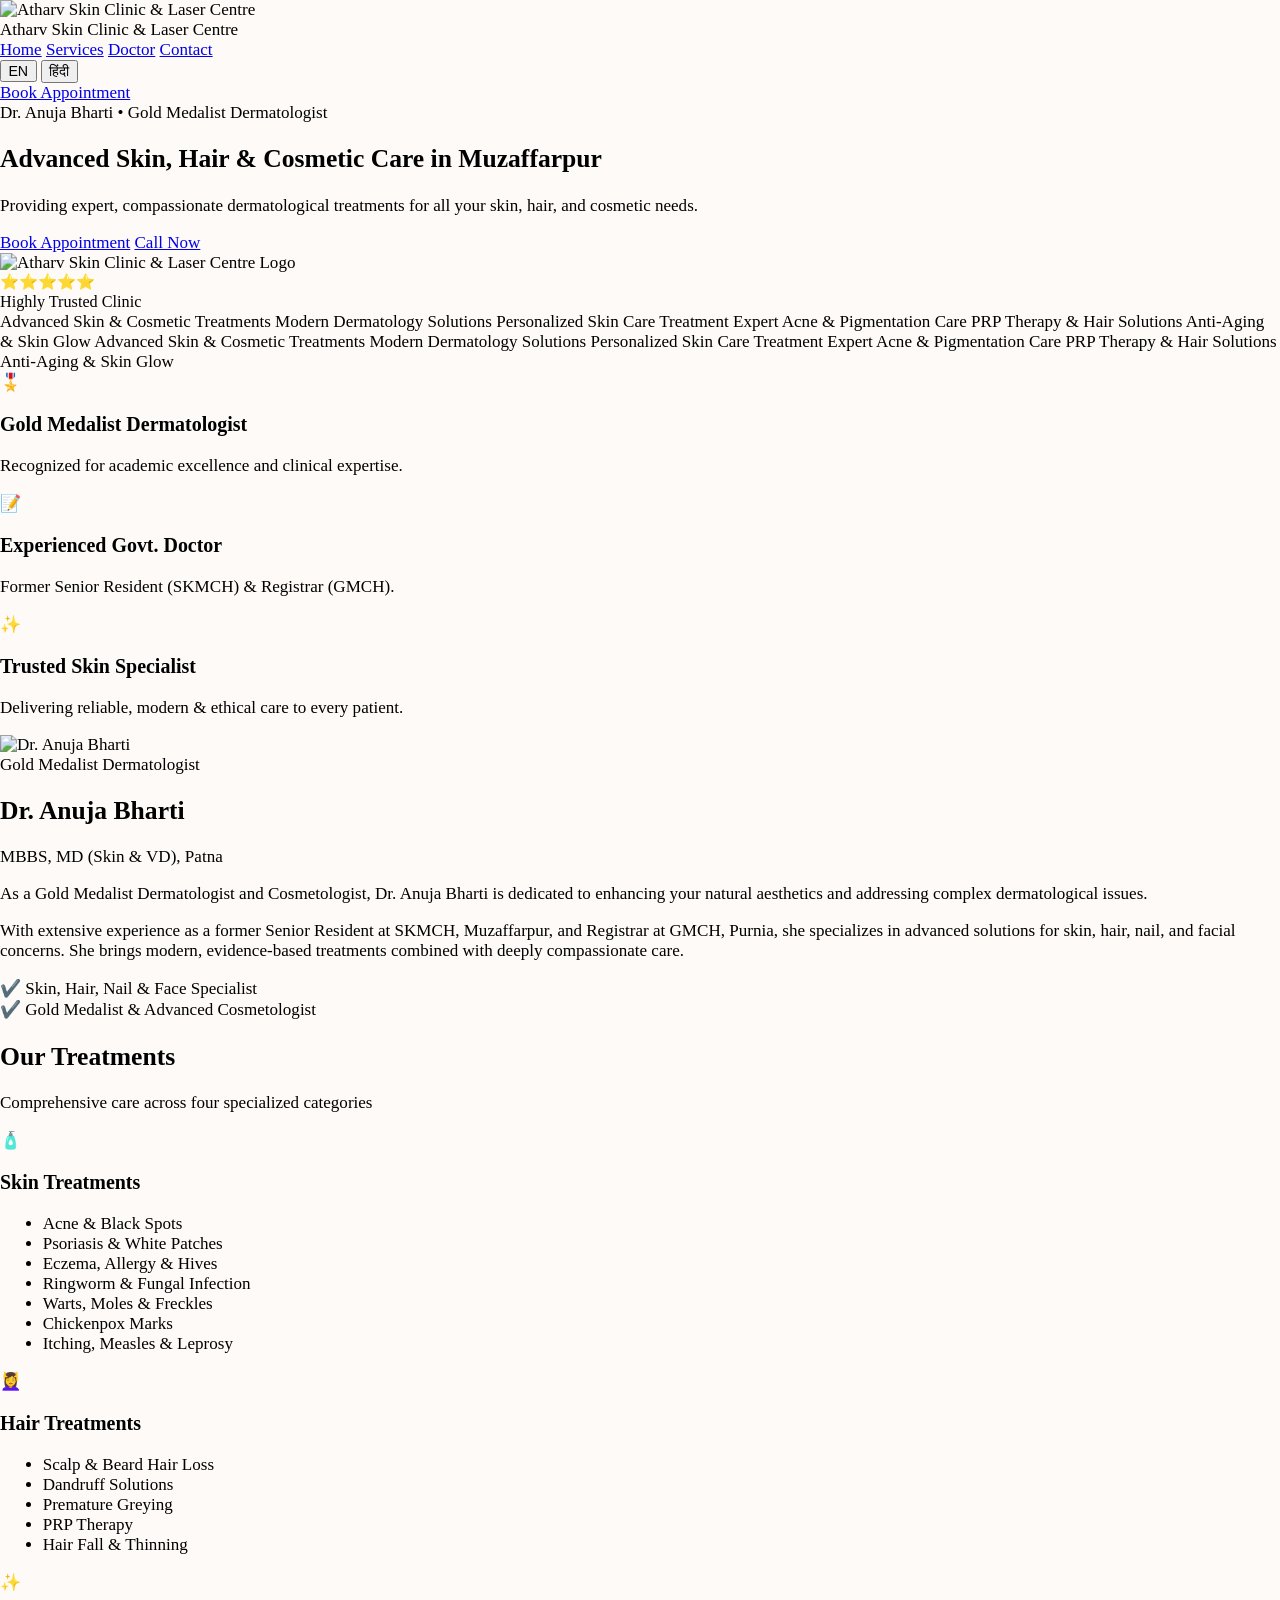
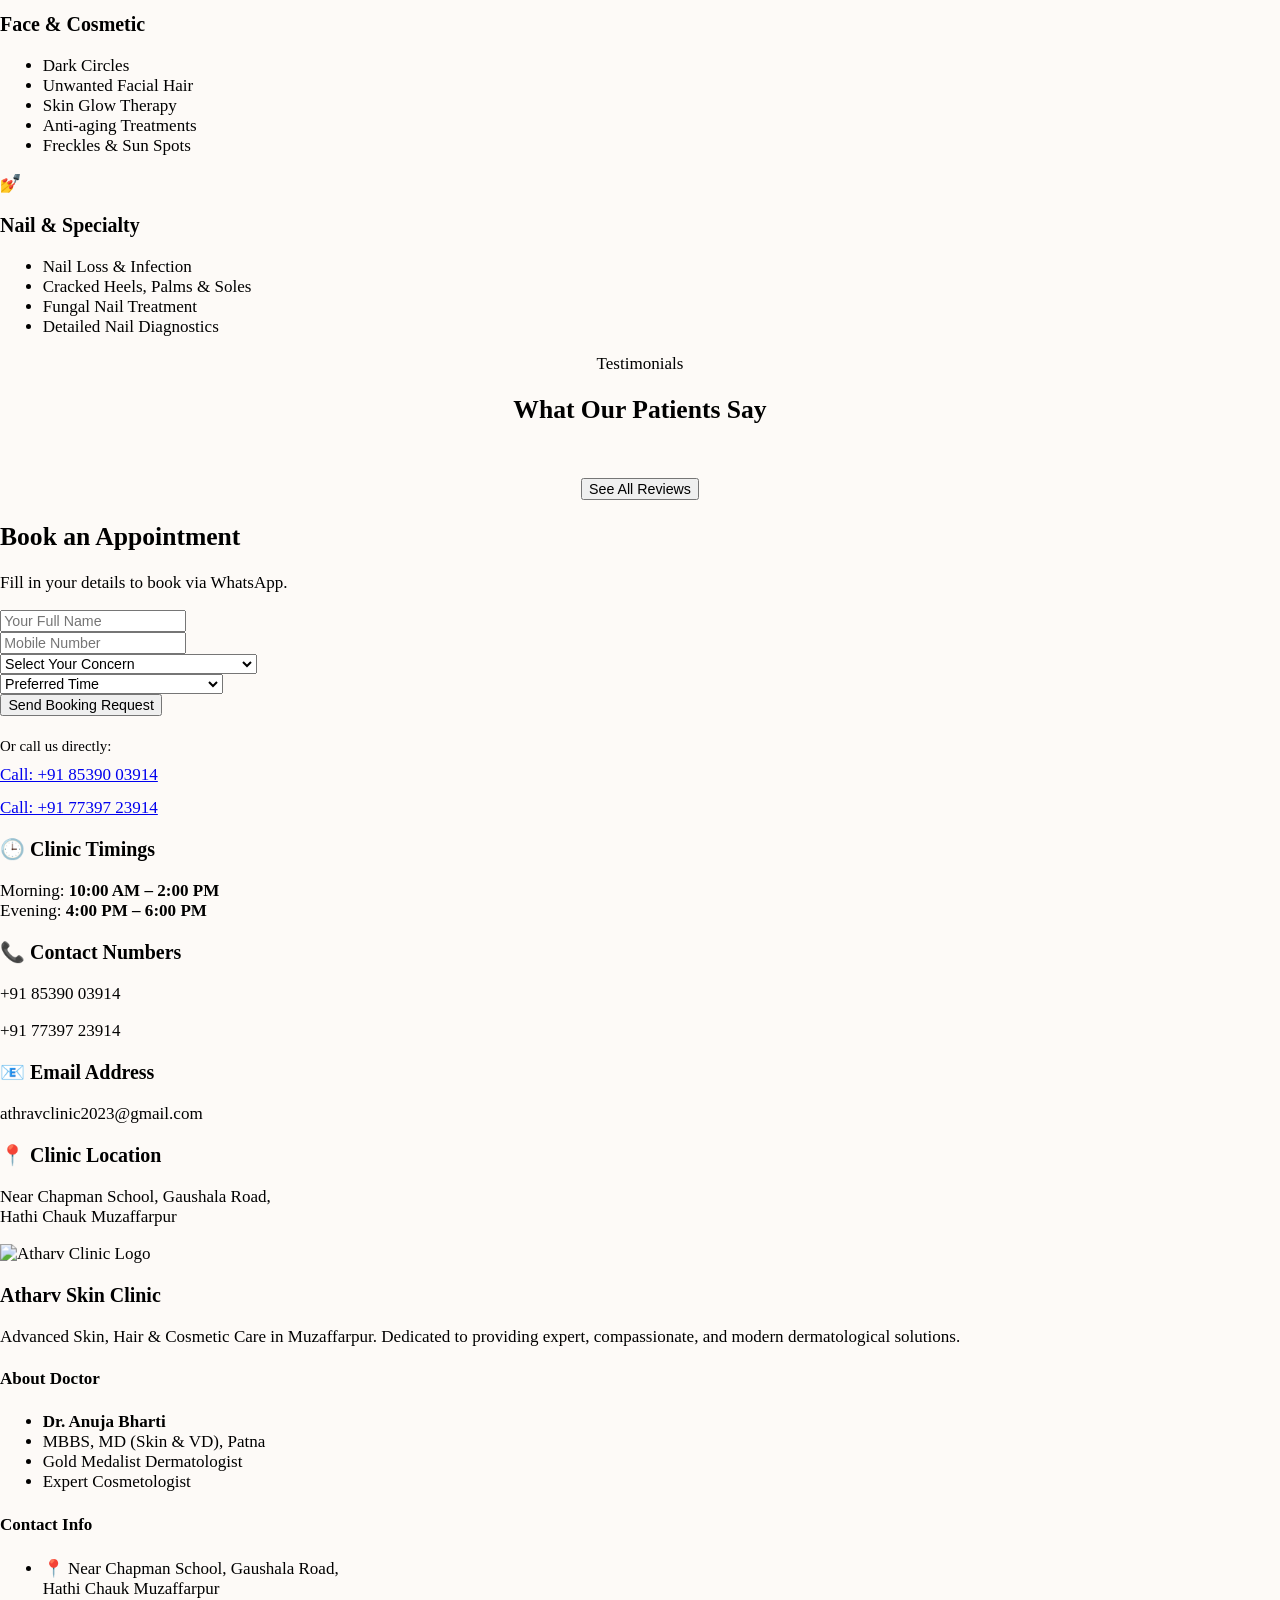
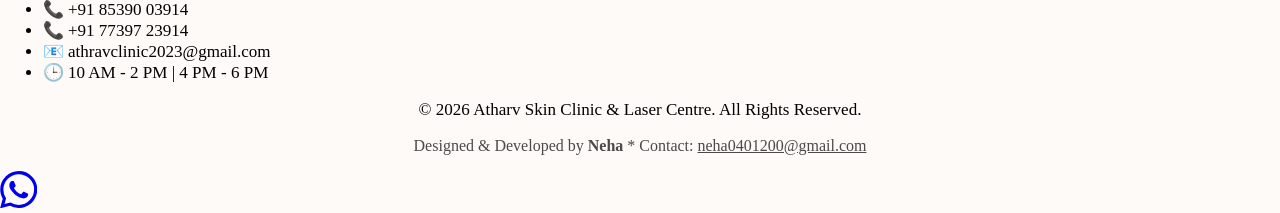
==== index.html @ 1e087656 "Create index.html" ====
<!DOCTYPE html>
<html lang="en">
<head>
    <meta charset="UTF-8">
    <meta name="viewport" content="width=1200, initial-scale=0.3, shrink-to-fit=no">
    <title>Atharv Skin Clinic & Laser Centre - Dr. Anuja Bharti | Dermatologist in Muzaffarpur</title>
    <meta name="description" content="Atharv Skin Clinic & Laser Centre - Advanced Skin, Hair & Cosmetic Care in Muzaffarpur by Dr. Anuja Bharti, Gold Medalist Dermatologist.">
    <link href="https://fonts.googleapis.com/css2?family=Outfit:wght@300;400;500;600;700&family=Crimson+Text:ital,wght@0,400;0,600;1,400&display=swap" rel="stylesheet">
    <link href="https://fonts.googleapis.com/css2?family=Playfair+Display:ital,wght@0,500;0,600;1,500&display=swap" rel="stylesheet">
    <link rel="stylesheet" href="styles.css?v=1.2">
    <style>
        /* Force body to be exactly 1200px for the scaler to work */
        body {
            margin: 0;
            padding: 0;
            overflow-x: hidden;
            background-color: #fdfaf7;
        }
        #scale-wrapper {
            width: 1200px;
            transform-origin: top left;
            position: relative;
            background-color: #fdfaf7;
        }
    </style>
</head>
<body>
    <div id="scale-wrapper">
        <!-- Navigation -->
        <header class="navbar">
            <div class="container nav-content">
                <div class="logo">
                    <img src="clinic_logo_v2.png" alt="Atharv Skin Clinic & Laser Centre" class="nav-logo-img">
                    <div class="logo-text">
                        <span class="logo-accent">Atharv</span> Skin Clinic & Laser Centre
                    </div>
                </div>
                <nav class="nav-links">
                    <a href="#home" data-en="Home" data-hi="होम">Home</a>
                    <a href="#services" data-en="Services" data-hi="सेवाएं">Services</a>
                    <a href="#about" data-en="Doctor" data-hi="डॉक्टर">Doctor</a>
                    <a href="#contact" data-en="Contact" data-hi="संपर्क">Contact</a>
                </nav>
                <div class="lang-switcher">
                    <button class="lang-btn active" onclick="setLanguage('en')">EN</button>
                    <button class="lang-btn" onclick="setLanguage('hi')">हिंदी</button>
                </div>
                <a href="#booking" class="btn primary-btn btn-sm nav-btn" data-en="Book Appointment" data-hi="अपॉइंटमेंट बुक करें">Book Appointment</a>
            </div>
        </header>

        <!-- Hero Section -->
        <section id="home" class="hero">
            <div class="hero-bg-shape"></div>
            <div class="container hero-container fade-in">
                <div class="hero-content">
                    <span class="badge badge-left" data-en="Dr. Anuja Bharti • Gold Medalist Dermatologist" data-hi="डॉ. अनुजा भारती • स्वर्ण पदक विजेता त्वचा विशेषज्ञ">Dr. Anuja Bharti • Gold Medalist Dermatologist</span>
                    <h1 data-en="Advanced Skin, Hair & Cosmetic Care in Muzaffarpur" data-hi="मुजफ्फरपुर में त्वचा, बाल और कॉस्मेटिक की आधुनिक चिकित्सा">Advanced Skin, Hair & Cosmetic Care in Muzaffarpur</h1>
                    <p class="hero-subtext" data-en="Providing expert, compassionate dermatological treatments for all your skin, hair, and cosmetic needs." data-hi="आपकी त्वचा, बाल और कॉस्मेटिक संबंधी सभी जरूरतों के लिए विशेषज्ञ और सहानुभूतिपूर्ण उपचार प्रदान करना।">Providing expert, compassionate dermatological treatments for all your skin, hair, and cosmetic needs.</p>
                    <div class="hero-buttons">
                        <a href="#booking" class="btn primary-btn" data-en="Book Appointment" data-hi="अपॉइंटमेंट बुक करें">Book Appointment</a>
                        <a href="tel:+918539003914" class="btn outline-btn" data-en="Call Now" data-hi="अभी कॉल करें">Call Now</a>
                    </div>
                </div>
                <div class="hero-image-wrapper">
                    <img src="clinic_logo_v2.png" alt="Atharv Skin Clinic & Laser Centre Logo" class="hero-logo-img">
                    <div class="hero-floating-card">
                        <div class="stars" style="margin-bottom:2px; font-size: 0.9rem;">⭐️⭐️⭐️⭐️⭐️</div>
                        <p style="margin:0; font-weight:500; font-size: 0.95rem;">Highly Trusted Clinic</p>
                    </div>
                </div>
            </div>
        </section>

        <!-- Scrolling Text Marquee -->
        <div class="marquee-wrapper">
            <div class="marquee-content">
                <span class="marquee-item" data-en="Advanced Skin & Cosmetic Treatments" data-hi="आधुनिक त्वचा और कॉस्मेटिक उपचार">Advanced Skin & Cosmetic Treatments</span>
                <span class="marquee-item" data-en="Modern Dermatology Solutions" data-hi="आधुनिक त्वचा रोग समाधान">Modern Dermatology Solutions</span>
                <span class="marquee-item" data-en="Personalized Skin Care Treatment" data-hi="व्यक्तिगत त्वचा देखभाल उपचार">Personalized Skin Care Treatment</span>
                <span class="marquee-item" data-en="Expert Acne & Pigmentation Care" data-hi="मुँहासे और पिगमेंटेशन की विशेषज्ञ देखभाल">Expert Acne & Pigmentation Care</span>
                <span class="marquee-item" data-en="PRP Therapy & Hair Solutions" data-hi="पीआरपी थेरेपी और बालों के समाधान">PRP Therapy & Hair Solutions</span>
                <span class="marquee-item" data-en="Anti-Aging & Skin Glow" data-hi="एंटी-एजिंग और स्किन ग्लो">Anti-Aging & Skin Glow</span>
                
                <span class="marquee-item" data-en="Advanced Skin & Cosmetic Treatments" data-hi="आधुनिक त्वचा और कॉस्मेटिक उपचार">Advanced Skin & Cosmetic Treatments</span>
                <span class="marquee-item" data-en="Modern Dermatology Solutions" data-hi="आधुनिक त्वचा रोग समाधान">Modern Dermatology Solutions</span>
                <span class="marquee-item" data-en="Personalized Skin Care Treatment" data-hi="व्यक्तिगत त्वचा देखभाल उपचार">Personalized Skin Care Treatment</span>
                <span class="marquee-item" data-en="Expert Acne & Pigmentation Care" data-hi="मुँहासे और पिगमेंटेशन की विशेषज्ञ देखभाल">Expert Acne & Pigmentation Care</span>
                <span class="marquee-item" data-en="PRP Therapy & Hair Solutions" data-hi="पीआरपी थेरेपी और बालों के समाधान">PRP Therapy & Hair Solutions</span>
                <span class="marquee-item" data-en="Anti-Aging & Skin Glow" data-hi="एंटी-एजिंग और स्किन ग्लो">Anti-Aging & Skin Glow</span>
            </div>
        </div>

        <!-- Trust Section -->
        <section class="trust-section">
            <div class="container">
                <div class="trust-grid fade-in">
                    <div class="trust-card">
                        <div class="icon-circle">🎖️</div>
                        <h3 data-en="Gold Medalist Dermatologist" data-hi="स्वर्ण पदक विजेता त्वचा विशेषज्ञ">Gold Medalist Dermatologist</h3>
                        <p data-en="Recognized for academic excellence and clinical expertise." data-hi="शैक्षणिक उत्कृष्टता और नैदानिक विशेषज्ञता के लिए मान्यता प्राप्त।">Recognized for academic excellence and clinical expertise.</p>
                    </div>
                    <div class="trust-card">
                        <div class="icon-circle">📝</div>
                        <h3 data-en="Experienced Govt. Doctor" data-hi="अनुभवी सरकारी डॉक्टर">Experienced Govt. Doctor</h3>
                        <p data-en="Former Senior Resident (SKMCH) & Registrar (GMCH)." data-hi="पूर्व सीनियर रेजिडेंट (SKMCH) और रजिस्ट्रार (GMCH)।">Former Senior Resident (SKMCH) & Registrar (GMCH).</p>
                    </div>
                    <div class="trust-card">
                        <div class="icon-circle">✨</div>
                        <h3 data-en="Trusted Skin Specialist" data-hi="विश्वसनीय त्वचा विशेषज्ञ">Trusted Skin Specialist</h3>
                        <p data-en="Delivering reliable, modern & ethical care to every patient." data-hi="हर मरीज को विश्वसनीय, आधुनिक और नैतिक देखभाल प्रदान करना।">Delivering reliable, modern & ethical care to every patient.</p>
                    </div>
                </div>
            </div>
        </section>

        <!-- About Doctor Section -->
        <section id="about" class="about-section section bg-soft">
            <div class="container fade-in">
                <div class="about-wrapper">
                    <div class="doctor-image">
                        <img src="./doctor.jpg" alt="Dr. Anuja Bharti" id="docProfilePic">
                        <div class="decorative-blob"></div>
                    </div>
                    <div class="doctor-info">
                        <div class="gold-badge" data-en="Gold Medalist Dermatologist" data-hi="स्वर्ण पदक विजेता त्वचा विशेषज्ञ">Gold Medalist Dermatologist</div>
                        <h2 class="doctor-name" data-en="Dr. Anuja Bharti" data-hi="डॉ. अनुजा भारती">Dr. Anuja Bharti</h2>
                        <p class="doctor-qualifications" data-en="MBBS, MD (Skin & VD), Patna" data-hi="एमबीबीएस, एमडी (त्वचा और वीडी), पटना">MBBS, MD (Skin & VD), Patna</p>
                        <div class="divider"></div>
                        <p class="doctor-bio" data-en="As a Gold Medalist Dermatologist and Cosmetologist, Dr. Anuja Bharti is dedicated to enhancing your natural aesthetics and addressing complex dermatological issues." data-hi="स्वर्ण पदक विजेता त्वचा विशेषज्ञ और कॉस्मेटोलॉजिस्ट के रूप में, डॉ. अनुजा भारती आपके प्राकृतिक सौंदर्य को निखारने और जटिल त्वचा संबंधी समस्याओं को दूर करने के लिए समर्पित हैं।">As a Gold Medalist Dermatologist and Cosmetologist, Dr. Anuja Bharti is dedicated to enhancing your natural aesthetics and addressing complex dermatological issues.</p>
                        <p class="doctor-bio" data-en="With extensive experience as a former Senior Resident at SKMCH, Muzaffarpur, and Registrar at GMCH, Purnia, she specializes in advanced solutions for skin, hair, nail, and facial concerns. She brings modern, evidence-based treatments combined with deeply compassionate care." data-hi="SKMCH, मुजफ्फरपुर में पूर्व सीनियर रेजिडेंट और GMCH, पूर्णिया में रजिस्ट्रार के रूप में व्यापक अनुभव के साथ, वे त्वचा, बाल, नाखून और चेहरे की समस्याओं के आधुनिक समाधानों में विशेषज्ञ हैं। वे आधुनिक, साक्ष्य-आधारित उपचारों के साथ गहरी सहानुभूतिपूर्ण देखभाल प्रदान करती हैं।">With extensive experience as a former Senior Resident at SKMCH, Muzaffarpur, and Registrar at GMCH, Purnia, she specializes in advanced solutions for skin, hair, nail, and facial concerns. She brings modern, evidence-based treatments combined with deeply compassionate care.</p>
                        
                        <div class="doc-highlights">
                            <div class="highlight" data-en="✔️ Skin, Hair, Nail & Face Specialist" data-hi="✔️ त्वचा, बाल, नाखून और चेहरा विशेषज्ञ">✔️ Skin, Hair, Nail & Face Specialist</div>
                            <div class="highlight" data-en="✔️ Gold Medalist & Advanced Cosmetologist" data-hi="✔️ स्वर्ण पदक विजेता और आधुनिक कॉस्मेटोलॉजिस्ट">✔️ Gold Medalist & Advanced Cosmetologist</div>
                        </div>
                    </div>
                </div>
            </div>
        </section>

        <!-- Services Section -->
        <section id="services" class="services-section section bg-soft">
            <div class="container fade-in">
                <div class="section-title text-center">
                    <h2 data-en="Our Treatments" data-hi="हमारे उपचार">Our Treatments</h2>
                    <p data-en="Comprehensive care across four specialized categories" data-hi="चार विशेष श्रेणियों में व्यापक देखभाल">Comprehensive care across four specialized categories</p>
                </div>
                
                <div class="services-grid">
                    <div class="service-card">
                        <div class="card-icon">🧴</div>
                        <h3 data-en="Skin Treatments" data-hi="त्वचा के उपचार">Skin Treatments</h3>
                        <div class="card-list-wrapper">
                            <ul>
                                <li data-en="Acne & Black Spots" data-hi="मुँहासे और काले धब्बे">Acne & Black Spots</li>
                                <li data-en="Psoriasis & White Patches" data-hi="सोरायसिस और सफेद दाग">Psoriasis & White Patches</li>
                                <li data-en="Eczema, Allergy & Hives" data-hi="एक्जिमा, एलर्जी और पित्ती">Eczema, Allergy & Hives</li>
                                <li data-en="Ringworm & Fungal Infection" data-hi="दाद और फंगल संक्रमण">Ringworm & Fungal Infection</li>
                                <li data-en="Warts, Moles & Freckles" data-hi="मस्से, तिल और झाइयां">Warts, Moles & Freckles</li>
                                <li data-en="Chickenpox Marks" data-hi="चिकनपॉक्स के निशान">Chickenpox Marks</li>
                                <li data-en="Itching, Measles & Leprosy" data-hi="खुजली, खसरा और कुष्ठ रोग">Itching, Measles & Leprosy</li>
                            </ul>
                        </div>
                    </div>
                    <div class="service-card">
                        <div class="card-icon">💆‍♀️</div>
                        <h3 data-en="Hair Treatments" data-hi="बालों के उपचार">Hair Treatments</h3>
                        <div class="card-list-wrapper">
                            <ul>
                                <li data-en="Scalp & Beard Hair Loss" data-hi="सिर और दाढ़ी के बालों का झड़ना">Scalp & Beard Hair Loss</li>
                                <li data-en="Dandruff Solutions" data-hi="डैंड्रफ का समाधान">Dandruff Solutions</li>
                                <li data-en="Premature Greying" data-hi="समय से पहले सफेद होना">Premature Greying</li>
                                <li data-en="PRP Therapy" data-hi="पीआरपी थेरेपी">PRP Therapy</li>
                                <li data-en="Hair Fall & Thinning" data-hi="बालों का झड़ना और पतला होना">Hair Fall & Thinning</li>
                            </ul>
                        </div>
                    </div>
                    <div class="service-card">
                        <div class="card-icon">✨</div>
                        <h3 data-en="Face & Cosmetic" data-hi="चेहरा और कॉस्मेटिक">Face & Cosmetic</h3>
                        <div class="card-list-wrapper">
                            <ul>
                                <li data-en="Dark Circles" data-hi="काले घेरे">Dark Circles</li>
                                <li data-en="Unwanted Facial Hair" data-hi="चेहरे के अनचाहे बाल">Unwanted Facial Hair</li>
                                <li data-en="Skin Glow Therapy" data-hi="स्किन ग्लो थेरेपी">Skin Glow Therapy</li>
                                <li data-en="Anti-aging Treatments" data-hi="एंटी-एजिंग उपचार">Anti-aging Treatments</li>
                                <li data-en="Freckles & Sun Spots" data-hi="झाइयां और सन स्पॉट्स">Freckles & Sun Spots</li>
                            </ul>
                        </div>
                    </div>
                    <div class="service-card">
                        <div class="card-icon">💅</div>
                        <h3 data-en="Nail & Specialty" data-hi="नाखून और विशेषता">Nail & Specialty</h3>
                        <div class="card-list-wrapper">
                            <ul>
                                <li data-en="Nail Loss & Infection" data-hi="नाखूनों का गिरना और संक्रमण">Nail Loss & Infection</li>
                                <li data-en="Cracked Heels, Palms & Soles" data-hi="फटी एड़ियाँ, हथेलियाँ और तलवे">Cracked Heels, Palms & Soles</li>
                                <li data-en="Fungal Nail Treatment" data-hi="फंगल नेल उपचार">Fungal Nail Treatment</li>
                                <li data-en="Detailed Nail Diagnostics" data-hi="विस्तृत नाखून निदान">Detailed Nail Diagnostics</li>
                            </ul>
                        </div>
                    </div>
                </div>
            </div>
        </section>

        <!-- Reviews Section -->
        <section id="reviews" class="reviews-section section">
            <div class="container fade-in">
                <div class="section-header" style="text-align: center; margin-bottom: 50px;">
                    <span class="tagline" data-en="Testimonials" data-hi="प्रशंसापत्र">Testimonials</span>
                    <h2 data-en="What Our Patients Say" data-hi="हमारे मरीज क्या कहते हैं">What Our Patients Say</h2>
                </div>
                <div id="reviews-grid" class="reviews-grid">
                    <!-- Reviews will be injected by script.js -->
                </div>
                <div id="seeAllContainer" class="view-more-container fade-in" style="text-align: center; margin-top: 40px;">
                    <button id="seeAllReviewsBtn" class="btn outline-btn" data-en="See All Reviews" data-hi="सभी समीक्षाएं देखें">See All Reviews</button>
                </div>
            </div>
        </section>

        <!-- Booking & Contact Section -->
        <section id="booking" class="booking-section section bg-soft">
            <div class="container fade-in">
                <div class="booking-box">
                    <div class="booking-content">
                        <h2 data-en="Book an Appointment" data-hi="अपॉइंटमेंट बुक करें">Book an Appointment</h2>
                        <p class="subtext" data-en="Fill in your details to book via WhatsApp." data-hi="व्हाट्सएप के माध्यम से बुक करने के लिए अपना विवरण भरें।">Fill in your details to book via WhatsApp.</p>
                        
                        <form id="whatsappBookingForm" class="booking-form">
                            <div class="form-group">
                                <input type="text" id="userName" placeholder="Your Full Name" data-placeholder-en="Your Full Name" data-placeholder-hi="आपका पूरा नाम" required>
                            </div>
                            <div class="form-group">
                                <input type="tel" id="userPhone" placeholder="Mobile Number" data-placeholder-en="Mobile Number" data-placeholder-hi="मोबाइल नंबर" required>
                            </div>
                            <div class="form-group">
                                <select id="userConcern" required>
                                    <option value="" disabled selected data-en="Select Your Concern" data-hi="अपनी समस्या चुनें">Select Your Concern</option>
                                    <option value="Skin Issue" data-en="Skin Issue (Acne, Pigmentation, etc.)" data-hi="त्वचा की समस्या (मुँहासे, पिगमेंटेशन, आदि)">Skin Issue (Acne, Pigmentation, etc.)</option>
                                    <option value="Hair Treatment" data-en="Hair Treatment (Hair Fall, PRP)" data-hi="बालों का उपचार (बालों का झड़ना, पीआरपी)">Hair Treatment (Hair Fall, PRP)</option>
                                    <option value="Cosmetic Procedure" data-en="Cosmetic Procedure" data-hi="कॉस्मेटिक प्रक्रिया">Cosmetic Procedure</option>
                                    <option value="General Consultation" data-en="General Consultation" data-hi="सामान्य परामर्श">General Consultation</option>
                                </select>
                            </div>
                            <div class="form-group">
                                <select id="userTime" required>
                                    <option value="" disabled selected data-en="Preferred Time" data-hi="पसंदीदा समय">Preferred Time</option>
                                    <option value="Morning (10:00 AM - 02:00 PM)" data-en="Morning (10:00 AM - 02:00 PM)" data-hi="सुबह (10:00 पूर्वाह्न - 02:00 अपराह्न)">Morning (10:00 AM - 02:00 PM)</option>
                                    <option value="Evening (04:00 PM - 06:00 PM)" data-en="Evening (04:00 PM - 06:00 PM)" data-hi="शाम (04:00 अपराह्न - 06:00 अपराह्न)">Evening (04:00 PM - 06:00 PM)</option>
                                </select>
                            </div>
                            <button type="submit" class="btn primary-btn full-width" data-en="Send Booking Request" data-hi="बुकिंग अनुरोध भेजें">Send Booking Request</button>
                        </form>

                        <div class="booking-alt" style="margin-top: 20px;">
                            <p style="font-size: 14px; margin-bottom: 10px; color: var(--text-light);">Or call us directly:</p>
                            <div style="display: flex; flex-direction: column; gap: 12px;">
                                <a href="tel:+918539003914" class="btn outline-btn full-width">Call: +91 85390 03914</a>
                                <a href="tel:+917739723914" class="btn outline-btn full-width">Call: +91 77397 23914</a>
                            </div>
                        </div>
                    </div>

                    <div id="contact" class="timings-contact-box">
                        <div class="info-group">
                            <h3 data-en="🕒 Clinic Timings" data-hi="🕒 क्लिनिक का समय">🕒 Clinic Timings</h3>
                            <div class="timing-row"><span data-en="Morning:" data-hi="सुबह:">Morning:</span> <strong data-en="10:00 AM – 2:00 PM" data-hi="10:00 पूर्वाह्न – 2:00 अपराह्न">10:00 AM – 2:00 PM</strong></div>
                            <div class="timing-row"><span data-en="Evening:" data-hi="शाम:">Evening:</span> <strong data-en="4:00 PM – 6:00 PM" data-hi="4:00 अपराह्न – 6:00 अपराह्न">4:00 PM – 6:00 PM</strong></div>
                        </div>
                        <div class="info-group">
                            <h3 data-en="📞 Contact Numbers" data-hi="📞 संपर्क नंबर">📞 Contact Numbers</h3>
                            <p>+91 85390 03914</p>
                            <p>+91 77397 23914</p>
                        </div>
                        <div class="info-group">
                            <h3 data-en="📧 Email Address" data-hi="📧 ईमेल पता">📧 Email Address</h3>
                            <p><a href="mailto:athravclinic2023@gmail.com" style="color: inherit; text-decoration: none;">athravclinic2023@gmail.com</a></p>
                        </div>
                        <div class="info-group">
                            <h3 data-en="📍 Clinic Location" data-hi="📍 क्लिनिक का स्थान">📍 Clinic Location</h3>
                            <p data-en="Near Chapman School, Gaushala Road, Hathi Chauk Muzaffarpur" data-hi="चैपमैन स्कूल के पास, गौशाला रोड, हाथी चौक मुजफ्फरपुर">Near Chapman School, Gaushala Road,<br>Hathi Chauk Muzaffarpur</p>
                        </div>
                    </div>
                </div>
            </div>
        </section>

        <!-- Footer -->
        <footer class="footer">
            <div class="container">
                <div class="footer-content">
                    <div class="footer-brand">
                        <img src="clinic_logo_v2.png" alt="Atharv Clinic Logo" class="footer-logo-img">
                        <h3 data-en="Atharv Skin Clinic" data-hi="अथर्व स्किन क्लिनिक">Atharv Skin Clinic</h3>
                        <p data-en="Advanced Skin, Hair & Cosmetic Care in Muzaffarpur. Dedicated to providing expert, compassionate, and modern dermatological solutions." data-hi="मुजफ्फरपुर में आधुनिक त्वचा, बाल और कॉस्मेटिक देखभाल। विशेषज्ञ, सहानुभूतिपूर्ण और आधुनिक त्वचा संबंधी समाधान प्रदान करने के लिए समर्पित।">Advanced Skin, Hair & Cosmetic Care in Muzaffarpur. Dedicated to providing expert, compassionate, and modern dermatological solutions.</p>
                    </div>
                    <div class="footer-col">
                        <h4 data-en="About Doctor" data-hi="डॉक्टर के बारे में">About Doctor</h4>
                        <ul class="footer-info-list">
                            <li><strong data-en="Dr. Anuja Bharti" data-hi="डॉ. अनुजा भारती">Dr. Anuja Bharti</strong></li>
                            <li data-en="MBBS, MD (Skin & VD), Patna" data-hi="एमबीबीएस, एमडी (त्वचा और वीडी), पटना">MBBS, MD (Skin & VD), Patna</li>
                            <li data-en="Gold Medalist Dermatologist" data-hi="स्वर्ण पदक विजेता त्वचा विशेषज्ञ">Gold Medalist Dermatologist</li>
                            <li data-en="Expert Cosmetologist" data-hi="विशेषज्ञ कॉस्मेटोलॉजिस्ट">Expert Cosmetologist</li>
                        </ul>
                    </div>
                    <div class="footer-col">
                        <h4>Contact Info</h4>
                        <ul class="footer-info-list">
                            <li>📍 Near Chapman School, Gaushala Road,<br>Hathi Chauk Muzaffarpur</li>
                            <li>📞 +91 85390 03914</li>
                            <li>📞 +91 77397 23914</li>
                            <li>📧 <a href="mailto:athravclinic2023@gmail.com" style="color: inherit; text-decoration: none;">athravclinic2023@gmail.com</a></li>
                            <li>🕒 10 AM - 2 PM | 4 PM - 6 PM</li>
                        </ul>
                    </div>
                </div>
            </div>
            <div class="footer-flourish">
                <div class="flourish-line"></div>
            </div>
            <div class="container footer-bottom" style="text-align: center;">
                <p data-en="&copy; 2026 Atharv Skin Clinic & Laser Centre. All Rights Reserved." data-hi="&copy; 2026 अथर्व स्किन क्लिनिक और लेजर सेंटर। सर्वाधिकार सुरक्षित।">&copy; 2026 Atharv Skin Clinic & Laser Centre. All Rights Reserved.</p>
                <p style="margin-top: 15px; font-size: 15px; opacity: 0.7;"><span data-en="Designed & Developed by" data-hi="द्वारा डिजाइन और विकसित">Designed & Developed by</span> <strong>Neha</strong> * Contact: <a href="mailto:neha0401200@gmail.com" style="color: inherit; text-decoration: underline; font-weight: 500;">neha0401200@gmail.com</a></p>
            </div>
        </footer>
    </div>

    <!-- Floating WhatsApp Button Container (Fixed outside scale logic) -->
    <div id="whatsapp-fixed-container">
        <a href="https://wa.me/918539003914" class="whatsapp-float" target="_blank" aria-label="Chat with us on WhatsApp">
            <svg width="35" height="35" viewBox="0 0 24 24" fill="currentColor">
                <path d="M17.472 14.382c-.297-.149-1.758-.867-2.03-.967-.273-.099-.471-.148-.67.15-.197.297-.767.966-.94 1.164-.173.199-.347.223-.644.075-.297-.15-1.255-.463-2.39-1.475-.883-.788-1.48-1.761-1.653-2.059-.173-.297-.018-.458.13-.606.134-.133.298-.347.446-.52.149-.174.198-.298.298-.497.099-.198.05-.371-.025-.52-.075-.148-.669-1.611-.916-2.206-.242-.579-.487-.5-.669-.51-.173-.008-.371-.01-.57-.01-.198 0-.52.074-.792.372-.272.297-1.04 1.016-1.04 2.479 0 1.462 1.065 2.875 1.213 3.074.149.198 2.096 3.2 5.077 4.487.709.306 1.262.489 1.694.625.712.227 1.36.195 1.871.118.571-.085 1.758-.719 2.006-1.413.248-.694.248-1.289.173-1.413-.074-.124-.272-.198-.57-.347m-5.421 7.403h-.004a9.87 9.87 0 01-5.031-1.378l-.361-.214-3.741.982.998-3.648-.235-.374a9.86 9.86 0 01-1.51-5.26c.001-5.45 4.436-9.884 9.888-9.884 2.64 0 5.122 1.03 6.988 2.898a9.825 9.825 0 012.893 6.994c-.003 5.45-4.437 9.884-9.885 9.884m8.413-18.297A11.815 11.815 0 0012.05 0C5.495 0 .16 5.335.157 11.892c0 2.096.547 4.142 1.588 5.945L.057 24l6.305-1.654a11.882 11.882 0 005.683 1.448h.005c6.554 0 11.89-5.335 11.893-11.893a11.821 11.821 0 00-3.48-8.413z"></path>
            </svg>
        </a>
    </div>

    <script>
        function applyScaling() {
            const targetWidth = 1200;
            const viewportWidth = window.innerWidth;
            const scale = viewportWidth / targetWidth;
            const wrapper = document.getElementById('scale-wrapper');
            
            if ('zoom' in document.body.style) {
                document.body.style.zoom = scale;
                document.body.style.width = targetWidth + 'px';
                document.body.style.margin = '0 auto';
            } else {
                // Fallback for Firefox
                wrapper.style.transform = `scale(${scale})`;
                wrapper.style.transformOrigin = 'top left';
                wrapper.style.width = `${targetWidth}px`;
                document.body.style.height = (wrapper.offsetHeight * scale) + 'px';
            }
        }

        window.addEventListener('resize', applyScaling);
        window.addEventListener('load', applyScaling);
        setTimeout(applyScaling, 50);
        setInterval(applyScaling, 1000);
    </script>
    <script src="script.js?v=2.2"></script>
</body>
</html>
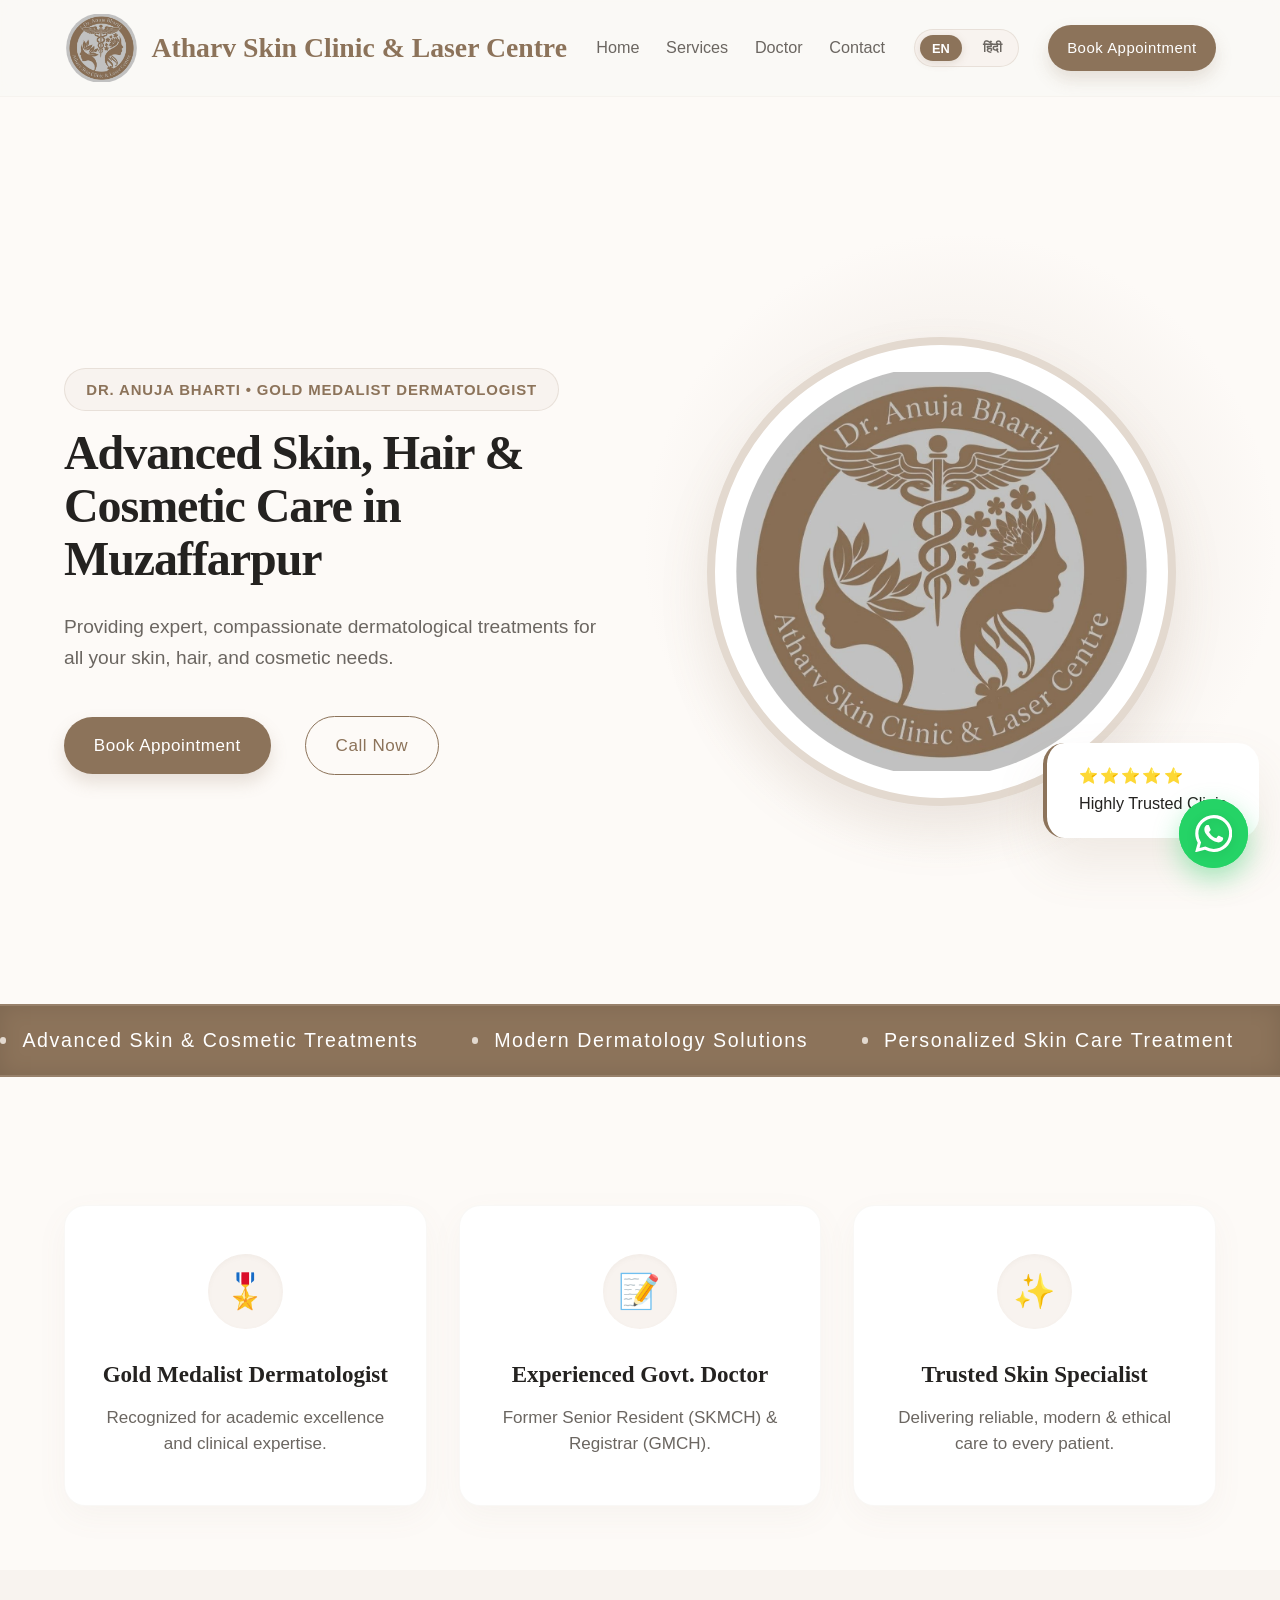
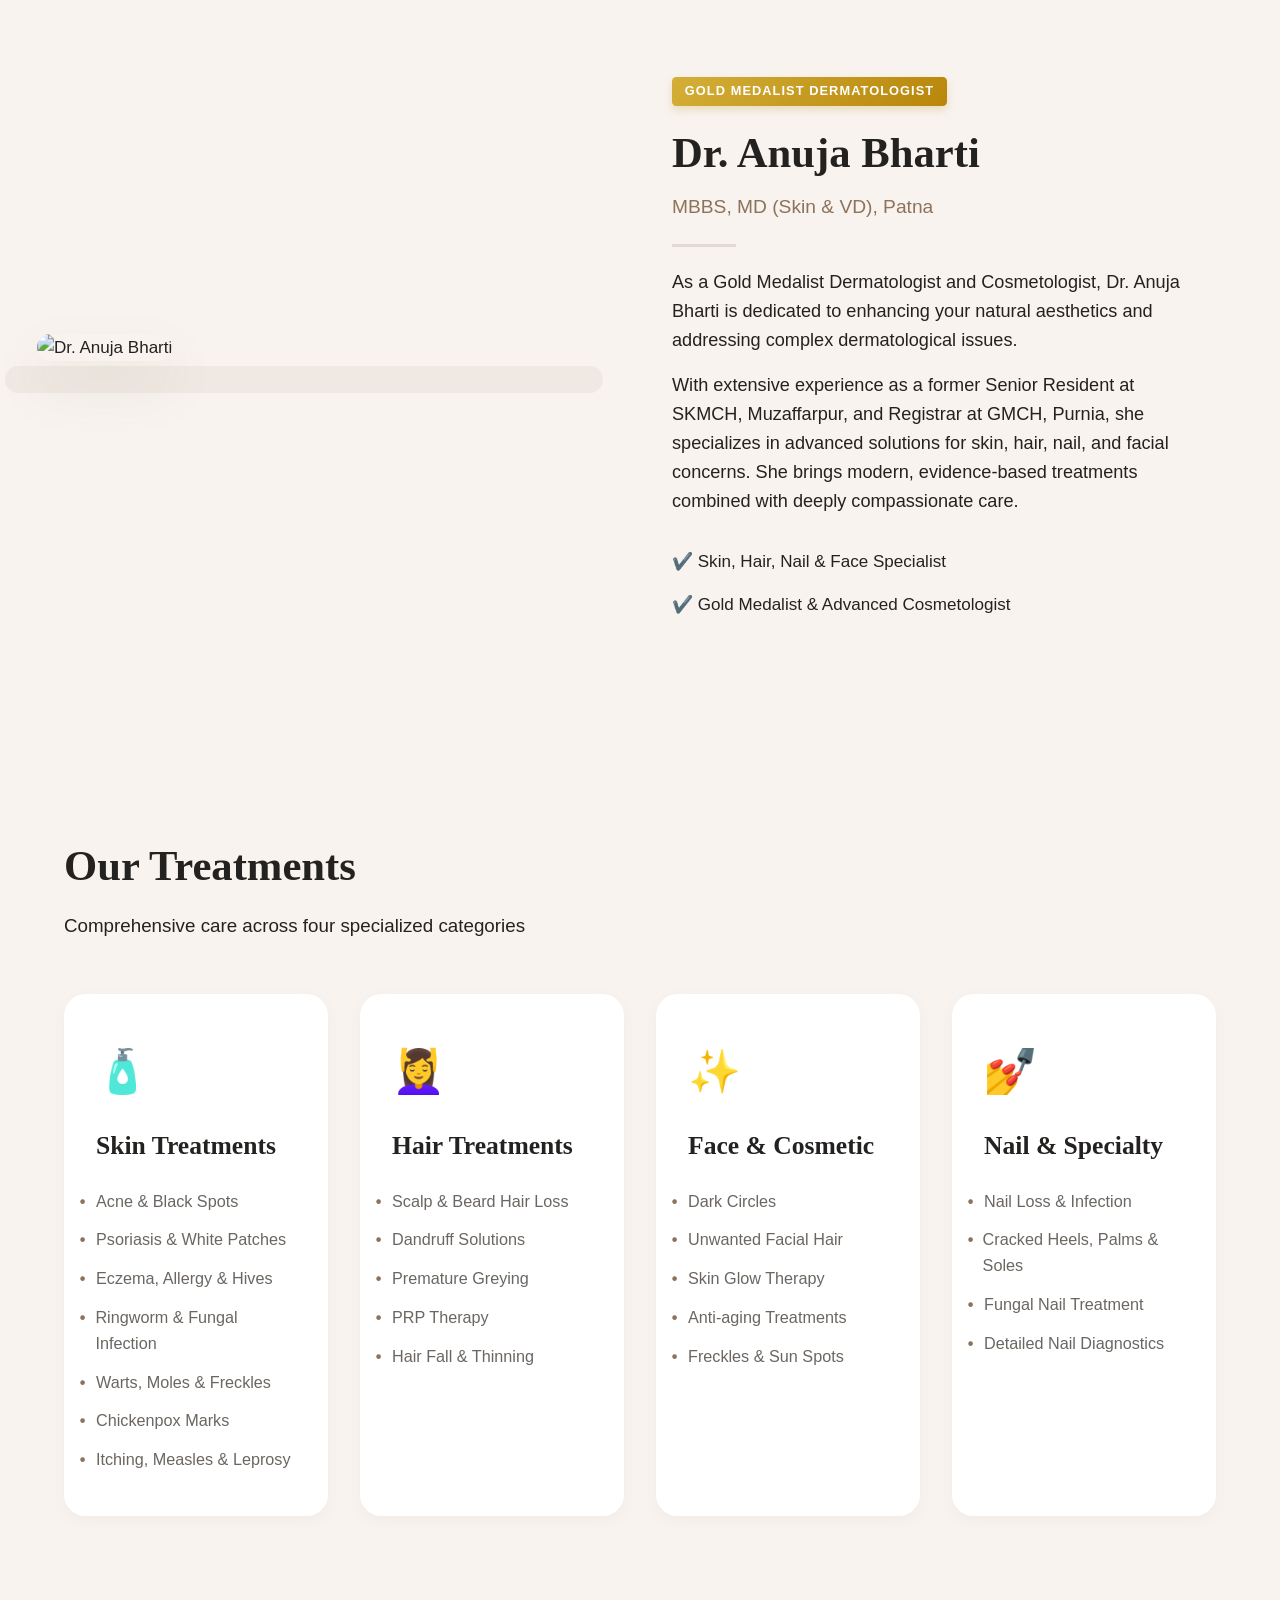
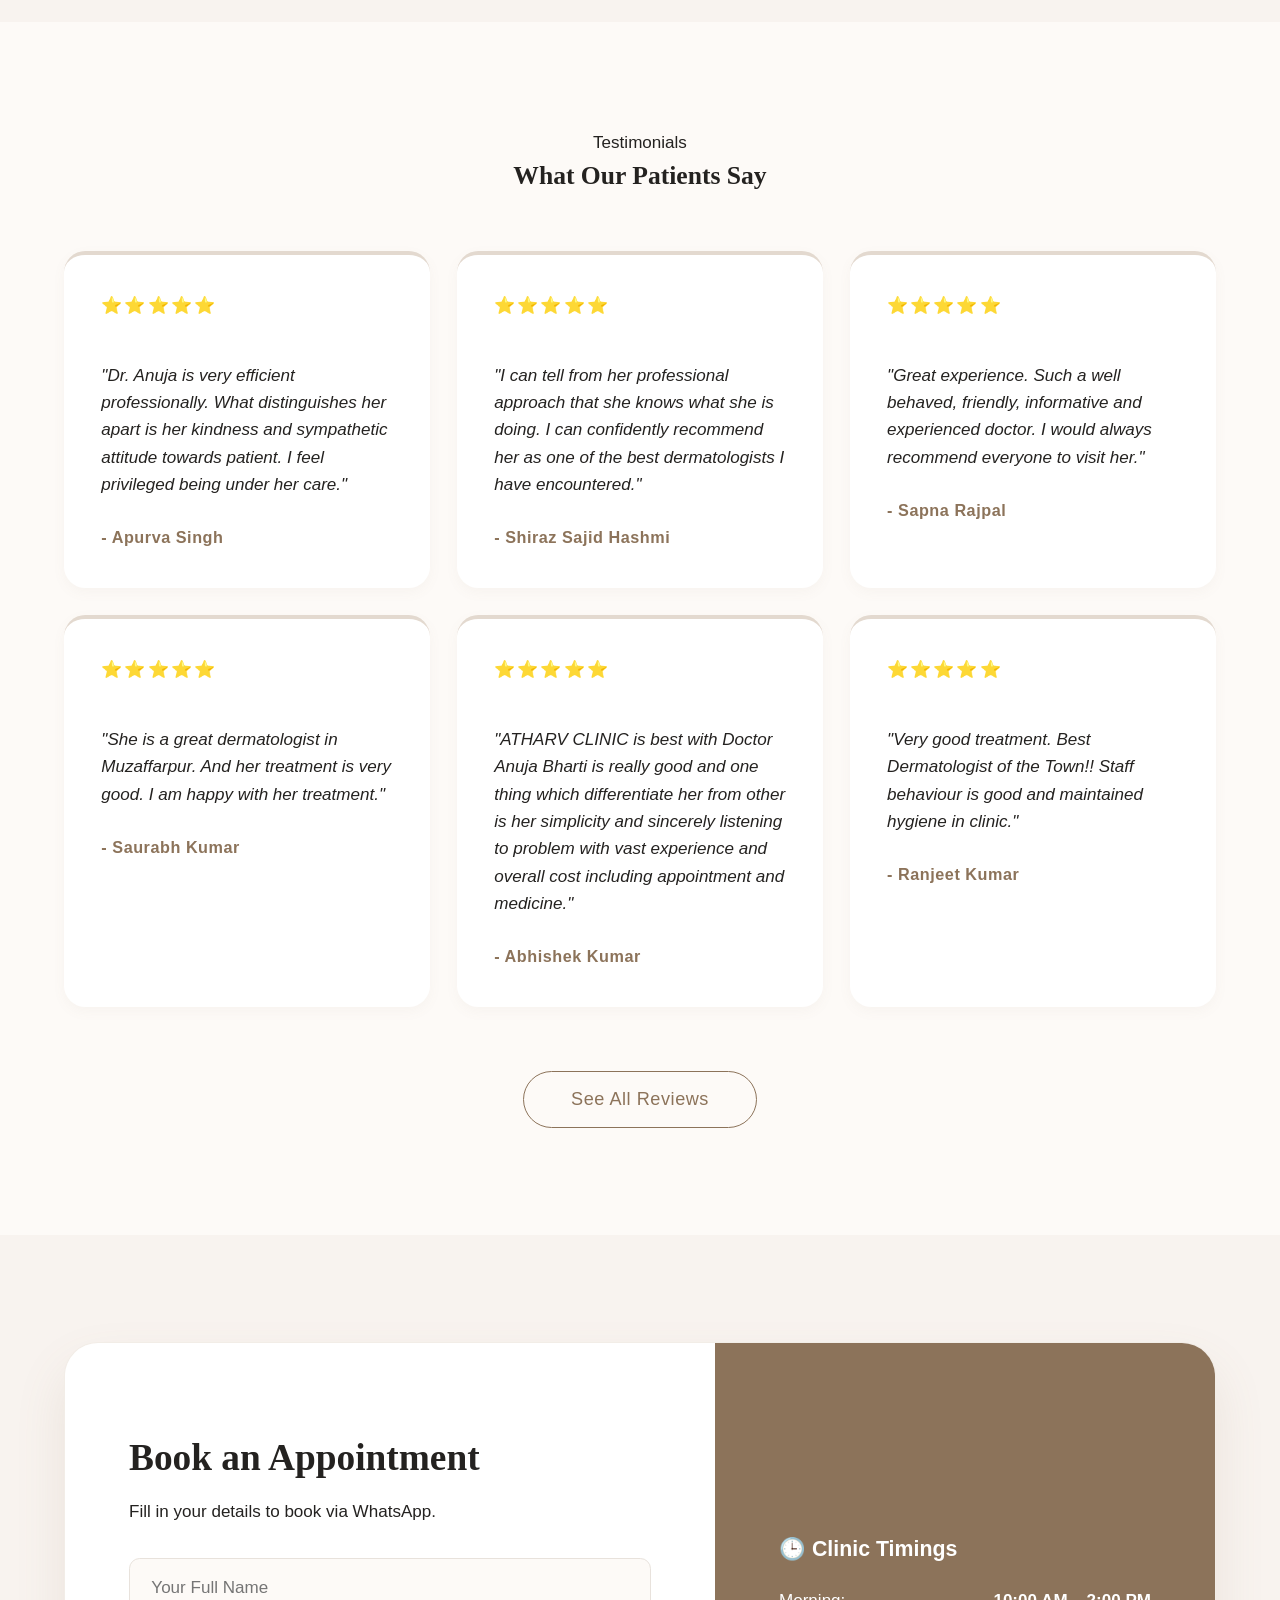
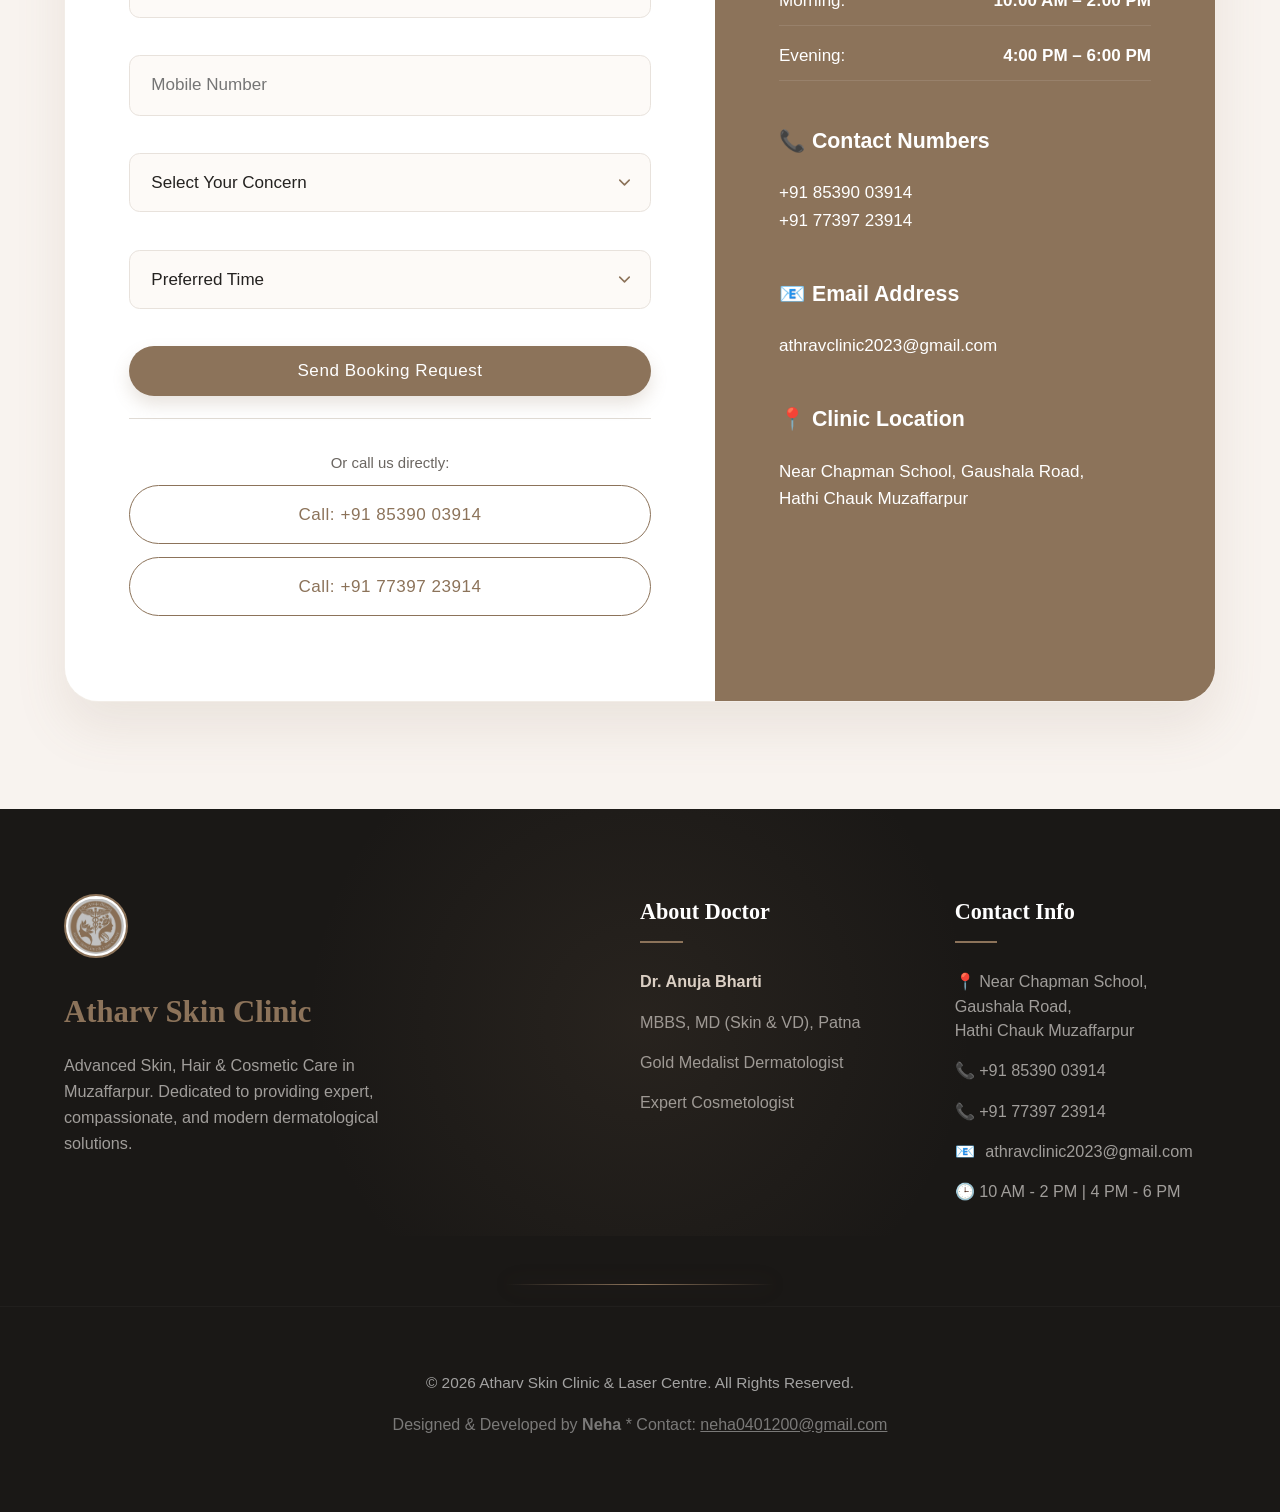
==== commit b6f519c6: "Update index.html" ====
--- a/index.html
+++ b/index.html
@@ -119,7 +119,7 @@
             <div class="container fade-in">
                 <div class="about-wrapper">
                     <div class="doctor-image">
-                        <img src="./doctor.jpg" alt="Dr. Anuja Bharti" id="docProfilePic">
+                        <img src="./doctor.png" alt="Dr. Anuja Bharti" id="docProfilePic">
                         <div class="decorative-blob"></div>
                     </div>
                     <div class="doctor-info">
--- a/styles.css
+++ b/styles.css
@@ -0,0 +1,1282 @@
+html {
+    -webkit-text-size-adjust: none;
+    text-size-adjust: none;
+    overflow-x: hidden;
+    font-size: 16px; /* Reset to standard base */
+}
+
+body {
+    width: 1200px;
+    margin: 0 auto;
+    overflow-x: hidden;
+    background-color: #fdfaf7;
+}
+
+:root {
+    --primary: #8c735a; /* Slightly deeper, more rich gold-brown */
+    --primary-hover: #735e4a;
+    --accent: #e3d9cf; /* Softer cream accent */
+    --accent-dark: #b8a694;
+    --bg-main: #fdfaf7; /* More luxurious warm white */
+    --bg-soft: #f8f3ef;
+    --text-dark: #242220;
+    --text-light: #6b6661;
+    --white: #ffffff;
+    --shadow-sm: 0 4px 12px rgba(140, 115, 90, 0.05);
+    --shadow-md: 0 12px 36px rgba(140, 115, 90, 0.08);
+    --shadow-lg: 0 24px 48px rgba(140, 115, 90, 0.12);
+    --radius-sm: 10px;
+    --radius-md: 20px;
+    --radius-lg: 32px;
+    --transition: all 0.4s cubic-bezier(0.16, 1, 0.3, 1);
+}
+
+* {
+    margin: 0;
+    padding: 0;
+    box-sizing: border-box;
+}
+
+body {
+    font-family: 'Outfit', sans-serif;
+    background-color: var(--bg-main);
+    color: var(--text-dark);
+    line-height: 1.6;
+    overflow-x: hidden;
+}
+
+h1, h2, h3, h4 {
+    font-family: 'Playfair Display', serif;
+    font-weight: 600;
+    color: var(--text-dark);
+}
+
+a {
+    text-decoration: none;
+    color: inherit;
+}
+
+ul {
+    list-style: none;
+}
+
+.container {
+    width: 1200px;
+    margin: 0 auto;
+    padding: 0 60px;
+}
+
+.section {
+    padding: 100px 0;
+}
+
+.bg-soft {
+    background-color: var(--bg-soft);
+}
+
+/* Animations */
+.fade-in {
+    opacity: 1; /* Ensure visible for preview; script.js will handle animation if fixed */
+    transform: none;
+    transition: opacity 1s cubic-bezier(0.25, 0.8, 0.25, 1), 
+                transform 1s cubic-bezier(0.25, 0.8, 0.25, 1);
+}
+
+.fade-in.appear {
+    opacity: 1;
+    transform: translateY(0);
+}
+
+/* Buttons */
+.btn {
+    display: inline-flex;
+    align-items: center;
+    justify-content: center;
+    padding: 14px 28px;
+    border-radius: 50px;
+    font-family: 'Outfit', sans-serif;
+    font-weight: 500;
+    font-size: 16px;
+    cursor: pointer;
+    transition: var(--transition);
+    border: none;
+    letter-spacing: 0.5px;
+}
+
+.btn-sm {
+    padding: 10px 24px;
+    font-size: 15px;
+}
+
+.full-width {
+    width: 100%;
+}
+
+.primary-btn {
+    background-color: var(--primary);
+    color: var(--white);
+    box-shadow: 0 8px 16px rgba(140, 115, 90, 0.2);
+}
+
+.primary-btn:hover {
+    background-color: var(--primary-hover);
+    transform: translateY(-3px);
+    box-shadow: 0 12px 24px rgba(140, 115, 90, 0.3);
+}
+
+.outline-btn {
+    background-color: transparent;
+    color: var(--primary);
+    border: 1px solid var(--primary);
+}
+
+.outline-btn:hover {
+    background-color: var(--primary);
+    color: var(--white);
+    transform: translateY(-2px);
+}
+
+/* Navbar */
+.navbar {
+    position: sticky;
+    top: 0;
+    left: 0;
+    width: 100%;
+    background: rgba(250, 249, 246, 0.9);
+    backdrop-filter: blur(10px);
+    -webkit-backdrop-filter: blur(10px);
+    z-index: 100;
+    transition: var(--transition);
+    border-bottom: 1px solid rgba(148, 126, 104, 0.05);
+}
+
+.navbar.scrolled {
+    background: rgba(250, 249, 246, 0.98);
+    box-shadow: 0 0.04rem 0.12rem rgba(140, 115, 90, 0.05);
+}
+
+.nav-content {
+    display: flex;
+    justify-content: space-between;
+    align-items: center;
+    height: 90px; /* Slightly taller for more air */
+}
+
+.logo {
+    display: flex;
+    align-items: center;
+    font-family: 'Crimson Text', serif;
+    font-size: 26px; /* Reduced from 32px to fit full name */
+    font-weight: 600;
+    color: var(--primary);
+    white-space: nowrap;
+}
+
+.logo-text {
+    line-height: 1.1;
+}
+
+.nav-logo-img {
+    height: 70px;
+    width: 70px;
+    padding: 2px;
+    object-fit: contain;
+    border-radius: 50%;
+    margin-right: 12px;
+    background: transparent;
+}
+
+.logo-accent {
+    color: inherit; /* Unify color with parent .logo */
+}
+
+.nav-links {
+    display: flex;
+    gap: 25px; /* Reduced gap */
+    white-space: nowrap;
+}
+
+.nav-links a {
+    font-size: 0.95rem;
+    font-weight: 400;
+    color: var(--text-light);
+    transition: var(--transition);
+    position: relative;
+}
+
+.nav-links a:hover {
+    color: var(--primary);
+}
+
+.nav-links a::after {
+    content: '';
+    position: absolute;
+    bottom: -4px;
+    left: 0;
+    width: 0;
+    height: 2px;
+    background-color: var(--primary);
+    transition: var(--transition);
+}
+
+.nav-links a:hover::after {
+    width: 100%;
+}
+
+.nav-btn {
+    padding: 10px 18px !important;
+    font-size: 14px !important;
+    white-space: nowrap;
+}
+
+.mobile-menu-btn {
+    display: none;
+    background: none;
+    border: none;
+    font-size: 1.5rem;
+    color: var(--text-dark);
+    cursor: pointer;
+}
+
+.mobile-menu-overlay {
+    position: fixed;
+    top: 0;
+    left: 0;
+    width: 100%;
+    height: 100vh;
+    background-color: var(--bg-main);
+    z-index: 200;
+    display: flex;
+    flex-direction: column;
+    justify-content: center;
+    align-items: center;
+    transform: translateY(-100%);
+    transition: transform 0.6s cubic-bezier(0.16, 1, 0.3, 1);
+    padding: 0 10%;
+}
+
+.mobile-menu-overlay.active {
+    transform: translateY(0);
+}
+
+.mobile-menu-content {
+    width: 100%;
+    max-width: 400px;
+    text-align: center;
+}
+
+.menu-branding {
+    margin-bottom: 30px;
+}
+
+.menu-logo {
+    font-family: 'Crimson Text', serif;
+    font-size: 32px;
+    font-weight: 600;
+    color: var(--primary);
+    margin-bottom: 10px;
+}
+
+.menu-subtext {
+    font-size: 1rem;
+    color: var(--text-light);
+    margin: 0 auto 10px;
+    max-width: 250px;
+    line-height: 1.4;
+}
+
+.menu-doc-credit {
+    font-family: 'Playfair Display', serif;
+    font-style: italic;
+    color: var(--primary);
+    font-size: 18px;
+}
+
+.menu-divider {
+    width: 40px;
+    height: 2px;
+    background-color: var(--accent);
+    margin: 30px auto;
+}
+
+.menu-heading {
+    font-size: 0.9rem;
+    text-transform: uppercase;
+    letter-spacing: 2px;
+    color: var(--accent-dark);
+    margin-bottom: 25px;
+    font-weight: 700;
+}
+
+.mobile-nav-links {
+    display: flex;
+    flex-direction: column;
+    gap: 20px;
+    width: 100%;
+}
+
+.mobile-nav-links a:not(.btn) {
+    font-family: 'Playfair Display', serif;
+    font-size: 26px;
+    color: var(--text-dark);
+    transition: var(--transition);
+}
+
+.mobile-nav-links a:hover {
+    color: var(--primary);
+}
+
+.close-btn {
+    position: absolute;
+    top: 30px;
+    right: 5%;
+    background: none;
+    border: none;
+    font-size: 2.8rem;
+    color: var(--text-dark);
+    cursor: pointer;
+    line-height: 1;
+    z-index: 10;
+}
+
+.btn-full { margin-top: 25px; }
+
+/* Hero */
+.hero {
+    position: relative;
+    padding: 120px 0 80px;
+    display: flex;
+    align-items: center;
+    min-height: 850px;
+}
+
+.hero-container {
+    display: grid;
+    grid-template-columns: 1fr 1fr;
+    gap: 50px;
+    align-items: center;
+    z-index: 1;
+    position: relative;
+}
+
+.hero-bg-shape {
+    position: absolute;
+    top: 50%;
+    right: 0%;
+    width: 60vw;
+    height: 60vw;
+    max-width: 600px;
+    max-height: 600px;
+    transform: translateY(-50%);
+    background: radial-gradient(circle, rgba(210, 197, 185, 0.4) 0%, rgba(250, 249, 246, 0) 70%);
+    z-index: 0;
+    border-radius: 50%;
+    animation: pulse-shape 10s infinite alternate ease-in-out;
+}
+
+@keyframes pulse-shape {
+    0% { transform: translateY(-50%) scale(0.9); opacity: 0.7; }
+    100% { transform: translateY(-50%) scale(1.1); opacity: 1; }
+}
+
+.hero-content {
+    max-width: 600px;
+    text-align: left;
+}
+
+.badge {
+    display: inline-block;
+    padding: 8px 20px;
+    background-color: var(--bg-soft);
+    color: var(--primary);
+    border-radius: 50px;
+    font-size: 14px;
+    font-weight: 600;
+    margin-bottom: 25px;
+    border: 1px solid rgba(140, 115, 90, 0.15);
+    letter-spacing: 0.8px;
+    text-transform: uppercase;
+}
+
+.badge-left { margin-bottom: 15px; }
+
+.hero-content h1 {
+    font-size: 45px;
+    line-height: 1.1;
+    margin-bottom: 25px;
+    letter-spacing: -1px;
+}
+
+.hero-subtext {
+    font-size: 18px;
+    max-width: 600px;
+    margin: 0 0 40px;
+    color: var(--text-light);
+}
+
+.hero-buttons {
+    display: flex;
+    gap: 2rem;
+    justify-content: flex-start;
+    align-items: center;
+}
+
+.hero-image-wrapper {
+    position: relative;
+    border-radius: var(--radius-lg);
+}
+
+.hero-logo-img {
+    width: 100%;
+    max-width: 440px;
+    object-fit: contain;
+    aspect-ratio: 1/1;
+    background: var(--white);
+    padding: 20px;
+    border-radius: 50%;
+    box-shadow: var(--shadow-lg);
+    border: 8px solid var(--accent);
+    display: block;
+    margin: 0 auto;
+    animation: floating 6s ease-in-out infinite;
+}
+
+@keyframes floating {
+    0% { transform: translateY(0px); }
+    50% { transform: translateY(-15px); }
+    100% { transform: translateY(0px); }
+}
+
+.hero-floating-card {
+    position: absolute;
+    bottom: -30px;
+    right: -40px;
+    background: var(--white);
+    padding: 20px 30px;
+    border-radius: var(--radius-md);
+    box-shadow: var(--shadow-lg);
+    border-left: 4px solid var(--primary);
+}
+
+/* Scrolling Marquee */
+.marquee-wrapper {
+    background-color: var(--primary);
+    padding: 18px 0;
+    overflow: hidden;
+    position: relative;
+    border-top: 2px solid rgba(255, 255, 255, 0.1);
+    border-bottom: 2px solid rgba(255, 255, 255, 0.1);
+    box-shadow: inset 0 0 20px rgba(0,0,0,0.1);
+}
+
+.marquee-content {
+    display: flex;
+    width: max-content;
+    animation: scrollAnimation 25s linear infinite;
+}
+
+.marquee-item {
+    font-family: 'Outfit', sans-serif;
+    font-size: 1.15rem;
+    font-weight: 500;
+    padding-right: 50px;
+    letter-spacing: 1.5px;
+    color: var(--white);
+    display: inline-flex;
+    align-items: center;
+}
+
+.marquee-item::before {
+    content: '';
+    display: inline-block;
+    width: 6px;
+    height: 6px;
+    background-color: var(--accent);
+    border-radius: 50%;
+    margin-right: 15px;
+}
+
+@keyframes scrollAnimation {
+    0% { transform: translateX(0); }
+    100% { transform: translateX(-50%); }
+}
+
+/* Trust Section */
+.trust-section {
+    padding: 120px 0 60px;
+    position: relative;
+    z-index: 2;
+    background-color: var(--bg-main);
+}
+
+.trust-grid {
+    display: grid;
+    grid-template-columns: repeat(3, 1fr);
+    gap: 30px;
+}
+
+.trust-card {
+    background: var(--white);
+    padding: 45px 30px;
+    border-radius: var(--radius-md);
+    box-shadow: 0 10px 30px rgba(140, 115, 90, 0.05);
+    text-align: center;
+    transition: var(--transition);
+    border: 1px solid rgba(140, 115, 90, 0.05);
+}
+
+.trust-card:hover {
+    transform: translateY(-8px);
+    box-shadow: 0 20px 40px rgba(140, 115, 90, 0.1);
+}
+
+.icon-circle {
+    width: 70px;
+    height: 70px;
+    background-color: var(--bg-soft);
+    border-radius: 50%;
+    display: flex;
+    align-items: center;
+    justify-content: center;
+    font-size: 2rem;
+    margin: 0 auto 25px;
+    box-shadow: inset 0 2px 5px rgba(140, 115, 90, 0.05);
+}
+
+.trust-card h3 {
+    font-size: 1.35rem;
+    margin-bottom: 12px;
+    color: var(--text-dark);
+}
+
+.trust-card p {
+    font-size: 1rem;
+    color: var(--text-light);
+    line-height: 1.5;
+}
+
+/* Services */
+.section-title h2 {
+    font-size: 40px;
+    margin-bottom: 10px;
+}
+
+.section-title p {
+    font-size: 1.1rem;
+    margin-bottom: 50px;
+}
+
+.services-grid {
+    display: grid;
+    grid-template-columns: repeat(auto-fit, minmax(220px, 1fr));
+    gap: 30px;
+}
+
+.service-card {
+    background: var(--white);
+    padding: 40px 30px;
+    border-radius: var(--radius-md);
+    box-shadow: var(--shadow-sm);
+    transition: var(--transition);
+    position: relative;
+    top: 0;
+}
+
+.service-card:hover {
+    top: -10px;
+    box-shadow: var(--shadow-lg);
+}
+
+.card-icon {
+    font-size: 2.5rem;
+    margin-bottom: 20px;
+}
+
+.service-card h3 {
+    font-size: 24px;
+    margin-bottom: 20px;
+}
+
+.service-card ul {
+    display: flex;
+    flex-direction: column;
+    gap: 12px;
+}
+
+.service-card li {
+    font-size: 0.95rem;
+    color: var(--text-light);
+    display: flex;
+    align-items: flex-start;
+}
+
+.service-card li::before {
+    content: '•';
+    color: var(--primary);
+    font-weight: bold;
+    display: inline-block;
+    width: 1em;
+    margin-left: -1em;
+}
+
+/* About Doctor */
+.about-wrapper {
+    display: grid;
+    grid-template-columns: 1fr 1fr;
+    gap: 60px;
+    align-items: center;
+}
+
+.doctor-image {
+    position: relative;
+    border-radius: var(--radius-lg);
+    width: 110%; /* Increased size */
+    margin-left: -5%;
+}
+
+.doctor-image img {
+    width: 100%;
+    border-radius: var(--radius-lg);
+    object-fit: cover;
+    object-position: top center;
+    aspect-ratio: 4/5;
+    box-shadow: var(--shadow-lg);
+    position: relative;
+    z-index: 1;
+}
+
+.decorative-blob {
+    position: absolute;
+    width: 100%;
+    height: 100%;
+    background-color: var(--primary);
+    border-radius: var(--radius-lg);
+    top: 30px;
+    left: -30px;
+    z-index: 0;
+    opacity: 0.08;
+}
+
+.gold-badge {
+    display: inline-flex;
+    align-items: center;
+    background: linear-gradient(135deg, #d4af37, #b8860b);
+    color: white;
+    padding: 4px 12px;
+    border-radius: 4px;
+    font-size: 0.75rem;
+    font-weight: 700;
+    text-transform: uppercase;
+    letter-spacing: 1px;
+    margin-bottom: 12px;
+    box-shadow: 0 4px 8px rgba(184, 134, 11, 0.2);
+}
+
+.doctor-info {
+    padding-right: 20px;
+}
+
+.doctor-name {
+    font-size: 40px;
+    margin-bottom: 5px;
+}
+
+.doctor-qualifications {
+    color: var(--primary);
+    font-weight: 500;
+    margin-bottom: 20px;
+    font-size: 18px;
+}
+
+.divider {
+    width: 60px;
+    height: 2px;
+    background-color: var(--accent);
+    margin-bottom: 20px;
+}
+
+.doctor-bio {
+    margin-bottom: 15px;
+    font-size: 17px;
+}
+
+.doc-highlights {
+    margin-top: 30px;
+    display: flex;
+    flex-direction: column;
+    gap: 15px;
+}
+
+.highlight {
+    font-weight: 500;
+    color: var(--text-dark);
+}
+
+/* Reviews Section */
+.reviews-grid {
+    display: grid;
+    grid-template-columns: repeat(auto-fill, minmax(320px, 1fr));
+    gap: 25px;
+    margin-top: 40px;
+}
+
+.review-card {
+    background: var(--white);
+    padding: 35px;
+    border-radius: var(--radius-md);
+    box-shadow: var(--shadow-sm);
+    transition: var(--transition);
+    border-top: 4px solid var(--accent);
+    display: flex;
+    flex-direction: column;
+    gap: 15px;
+}
+
+.review-card:hover {
+    transform: translateY(-8px);
+    box-shadow: var(--shadow-lg);
+    border-top-color: var(--primary);
+}
+
+.review-text {
+    font-size: 1rem;
+    font-style: italic;
+    color: var(--text-dark);
+    line-height: 1.6;
+    margin-top: 10px;
+}
+
+.reviewer-name {
+    margin-top: 10px;
+    font-weight: 600;
+    color: var(--primary);
+    font-size: 0.95rem;
+    letter-spacing: 0.5px;
+}
+
+.view-more-container {
+    padding-top: 20px;
+    opacity: 0;
+    transform: translateY(20px);
+}
+
+.view-more-container.appear {
+    opacity: 1;
+    transform: translateY(0);
+}
+
+.view-more-container button {
+    min-width: 220px;
+    font-size: 17px;
+    padding: 16px 40px;
+}
+
+/* Skin Care Tip Section */
+.tip-section {
+    padding: 40px 0 80px;
+    background-color: var(--bg-main);
+}
+
+.tip-card {
+    background: var(--bg-soft);
+    padding: 30px 40px;
+    border-radius: var(--radius-md);
+    max-width: 500px;
+    margin: 0 auto;
+    box-shadow: var(--shadow-sm);
+    border: 1px solid rgba(140, 115, 90, 0.08);
+    text-align: center;
+}
+
+.tip-icon-row {
+    font-size: 1.8rem;
+    margin-bottom: 12px;
+    display: flex;
+    justify-content: center;
+    align-items: center;
+    gap: 12px;
+}
+
+.tip-operator {
+    color: var(--accent-dark);
+    font-weight: 500;
+    font-size: 1.2rem;
+}
+
+.tip-text {
+    font-family: 'Playfair Display', serif;
+    font-size: 1.15rem;
+    color: var(--text-dark);
+    font-weight: 500;
+    font-style: italic;
+    letter-spacing: 0.2px;
+}
+
+.stars {
+    margin-bottom: 15px;
+    letter-spacing: 2px;
+}
+
+.review-text {
+    font-size: 1rem;
+    font-style: italic;
+    color: var(--text-dark);
+    line-height: 1.6;
+}
+
+/* Booking & Contact */
+.booking-box {
+    display: grid;
+    grid-template-columns: 1.3fr 1fr;
+    background: var(--bg-soft); /* Softer background */
+    border-radius: var(--radius-lg);
+    box-shadow: var(--shadow-lg);
+    overflow: hidden;
+    border: 1px solid rgba(140, 115, 90, 0.05);
+}
+
+.booking-content {
+    padding: 80px 60px;
+    background: var(--white);
+}
+
+.booking-form {
+    margin-top: 30px;
+    display: flex;
+    flex-direction: column;
+    gap: 15px;
+}
+
+.form-group input, 
+.form-group select {
+    width: 100%;
+    padding: 15px 20px;
+    border-radius: 12px;
+    border: 1px solid rgba(140, 115, 90, 0.15);
+    background-color: var(--bg-soft);
+    font-family: inherit;
+    font-size: 16px;
+    color: var(--text-dark);
+    transition: var(--transition);
+    outline: none;
+}
+
+.form-group input:focus, 
+.form-group select:focus {
+    border-color: var(--primary);
+    background-color: var(--white);
+    box-shadow: 0 0 0 4px rgba(140, 115, 90, 0.05);
+}
+
+.form-group select {
+    appearance: none;
+    cursor: pointer;
+    background-image: url("data:image/svg+xml,%3Csvg xmlns='http://www.w3.org/2000/svg' width='24' height='24' viewBox='0 0 24 24' fill='none' stroke='%238c735a' stroke-width='2' stroke-linecap='round' stroke-linejoin='round'%3E%3Cpath d='m6 9 6 6 6-6'/%3E%3C/svg%3E");
+    background-repeat: no-repeat;
+    background-position: right 15px center;
+    background-size: 18px;
+}
+
+.booking-content h2 {
+    font-size: 35px;
+    margin-bottom: 10px;
+}
+
+.subtext {
+    margin-bottom: 30px;
+}
+
+.booking-form .form-group {
+    margin-bottom: 20px;
+}
+
+.booking-form label {
+    display: block;
+    margin-bottom: 8px;
+    font-weight: 500;
+    font-size: 0.95rem;
+}
+
+.booking-form input,
+.booking-form select {
+    width: 100%;
+    padding: 18px 20px;
+    border: 1px solid #e8e2dc;
+    border-radius: var(--radius-sm);
+    font-family: 'Outfit', sans-serif;
+    font-size: 1rem;
+    color: var(--text-dark);
+    background-color: var(--bg-main);
+    transition: var(--transition);
+}
+
+.booking-form input:focus,
+.booking-form select:focus {
+    outline: none;
+    border-color: var(--primary);
+    background-color: var(--white);
+    box-shadow: 0 0 0 4px rgba(140, 115, 90, 0.08);
+}
+
+.whatsapp-btn {
+    background-color: #25D366;
+    color: white;
+    margin-top: 10px;
+    font-weight: 600;
+}
+
+.whatsapp-btn:hover {
+    background-color: #1ebd5c;
+}
+
+.booking-alt {
+    margin-top: 30px;
+    text-align: center;
+    border-top: 1px solid #e0dbd5;
+    padding-top: 30px;
+}
+
+.alt-text {
+    margin-bottom: 15px;
+    font-size: 0.95rem;
+}
+
+.timings-contact-box {
+    background-color: var(--primary);
+    color: var(--white);
+    padding: 60px;
+    display: flex;
+    flex-direction: column;
+    justify-content: center;
+}
+
+.info-group {
+    margin-bottom: 40px;
+}
+.info-group:last-child { margin-bottom: 0; }
+
+.info-group h3 {
+    color: var(--white);
+    font-family: 'Outfit', sans-serif;
+    font-size: 1.25rem;
+    margin-bottom: 20px;
+    display: flex;
+    align-items: center;
+    gap: 10px;
+}
+
+.info-group .icon { font-size: 1.2rem; }
+
+.timing-row, .location-row {
+    margin-bottom: 15px;
+}
+.timing-row:last-child, .location-row:last-child { margin-bottom: 0; }
+
+.timing-row {
+    display: flex;
+    justify-content: space-between;
+    border-bottom: 1px solid rgba(255,255,255,0.1);
+    padding-bottom: 10px;
+}
+
+.time-label { opacity: 0.9; }
+.time-val { font-weight: 500; }
+
+.location-row p {
+    color: rgba(255,255,255,0.85);
+    margin-top: 5px;
+    font-size: 0.95rem;
+    line-height: 1.4;
+}
+
+.text-sm { font-size: 0.85rem; opacity: 0.8; }
+
+.contact-inner {
+    display: flex;
+    flex-direction: column;
+    gap: 10px;
+}
+
+.contact-link {
+    font-size: 1.25rem;
+    font-weight: 500;
+    transition: var(--transition);
+}
+
+.contact-link:hover { opacity: 0.8; }
+
+/* Footer */
+.footer {
+    background-color: #1e1c1b; /* Softer dark tone */
+    color: var(--white);
+    padding: 100px 0 30px;
+}
+
+.footer-content {
+    display: grid;
+    grid-template-columns: 2fr 1fr 1fr;
+    gap: 50px;
+    margin-bottom: 60px;
+}
+
+.footer-brand h3 {
+    color: var(--primary);
+    font-family: 'Crimson Text', serif;
+    font-size: 1.8rem;
+    margin-bottom: 15px;
+}
+
+.footer-logo-img {
+    height: 60px;
+    width: 60px;
+    object-fit: contain;
+    border-radius: 50%;
+    margin-bottom: 20px;
+    background: var(--white);
+    padding: 2px;
+    border: 2px solid var(--primary);
+}
+
+.footer-brand p {
+    color: #a09d9a;
+    max-width: 300px;
+    margin-bottom: 20px;
+    line-height: 1.6;
+    font-size: 0.95rem;
+}
+
+.footer-col h4 {
+    color: var(--white);
+    font-family: 'Playfair Display', serif;
+    font-size: 1.3rem;
+    margin-bottom: 25px;
+    position: relative;
+    padding-bottom: 12px;
+}
+
+.footer-col h4::after {
+    content: '';
+    position: absolute;
+    bottom: 0;
+    left: 0;
+    width: 40px;
+    height: 2px;
+    background-color: var(--primary);
+}
+
+.footer-info-list {
+    list-style: none;
+    padding: 0;
+}
+
+.footer-info-list li {
+    margin-bottom: 15px;
+    color: #a09d9a;
+    font-size: 0.95rem;
+    line-height: 1.5;
+    display: flex;
+    gap: 10px;
+}
+
+.footer-info-list li strong {
+    color: var(--accent);
+}
+
+.footer {
+    background-color: #1a1816;
+    color: var(--white);
+    position: relative;
+    overflow: hidden;
+    padding-top: 80px;
+}
+
+.footer::before {
+    content: '';
+    position: absolute;
+    top: 0;
+    left: 50%;
+    transform: translateX(-50%);
+    width: 800px;
+    height: 400px;
+    background: radial-gradient(circle, rgba(140, 115, 90, 0.12) 0%, rgba(26, 24, 22, 0) 70%);
+    z-index: 0;
+    pointer-events: none;
+    animation: atmospheric-glow 15s infinite alternate ease-in-out;
+}
+
+@keyframes atmospheric-glow {
+    0% { opacity: 0.3; transform: translateX(-50%) scale(0.9); }
+    100% { opacity: 0.8; transform: translateX(-40%) scale(1.1); }
+}
+
+.footer-flourish {
+    position: relative;
+    z-index: 1;
+    display: flex;
+    flex-direction: column;
+    align-items: center;
+    justify-content: center;
+    padding-bottom: 20px;
+}
+
+.flourish-line {
+    width: 250px;
+    height: 1px;
+    background: linear-gradient(90deg, transparent, var(--primary), transparent);
+    box-shadow: 0 0 20px rgba(140, 115, 90, 0.4);
+}
+
+.footer-bottom {
+    position: relative;
+    z-index: 2;
+    text-align: center;
+    padding: 60px 0 40px;
+    border-top: 1px solid rgba(255, 255, 255, 0.03);
+    color: rgba(255, 255, 255, 0.6);
+    font-size: 0.9rem;
+}
+
+/* Fixed Container to override body zoom issues */
+#whatsapp-fixed-container {
+    position: fixed;
+    bottom: 30px;
+    right: 30px;
+    z-index: 99999;
+    zoom: 1 !important;
+    width: auto;
+    height: auto;
+    pointer-events: none; /* Allow interaction with children only */
+}
+
+/* Floating WhatsApp Button */
+.whatsapp-float {
+    position: relative; /* Relative to its fixed container */
+    display: flex;
+    justify-content: center;
+    align-items: center;
+    background-color: #25D366;
+    color: white;
+    width: 65px;
+    height: 65px;
+    border-radius: 50%;
+    box-shadow: 0 10px 25px rgba(37, 211, 102, 0.4);
+    transition: all 0.5s cubic-bezier(0.175, 0.885, 0.32, 1.275);
+    text-decoration: none;
+    pointer-events: auto; /* Re-enable clicks */
+}
+
+.whatsapp-float:hover {
+    transform: scale(1.1) translateY(-8px);
+    background-color: #128c7e;
+    box-shadow: 0 15px 30px rgba(18, 140, 126, 0.5);
+}
+
+/* Tooltip */
+.whatsapp-float::after {
+    content: "Chat on WhatsApp";
+    position: absolute;
+    right: 80px;
+    background: rgba(36, 34, 32, 0.95);
+    color: white;
+    padding: 8px 16px;
+    border-radius: 10px;
+    font-size: 14px;
+    font-weight: 500;
+    white-space: nowrap;
+    opacity: 0;
+    visibility: hidden;
+    transition: all 0.3s ease;
+    pointer-events: none;
+    box-shadow: 0 8px 16px rgba(0,0,0,0.1);
+}
+
+.whatsapp-float:hover::after {
+    opacity: 1;
+    visibility: visible;
+    right: 85px;
+}
+
+/* Pulse Animation */
+.whatsapp-float::before {
+    content: '';
+    position: absolute;
+    width: 100%;
+    height: 100%;
+    background-color: #25D366;
+    border-radius: 50%;
+    z-index: -1;
+    animation: whatsapp-pulse 2.2s infinite;
+}
+
+@keyframes whatsapp-pulse {
+    0% {
+        transform: scale(1);
+        opacity: 0.6;
+    }
+    70% {
+        transform: scale(1.6);
+        opacity: 0;
+    }
+    100% {
+        transform: scale(1);
+        opacity: 0;
+    }
+}
+
+.whatsapp-float svg {
+    width: 35px;
+    height: 35px;
+    filter: drop-shadow(0 2px 4px rgba(0,0,0,0.1));
+}
+
+/* Ensure scaling logic doesn't hide it */
+#scale-wrapper {
+    position: relative;
+}
+
+/* Responsive Design Disabled for Proportional Scaling */
+
+/* Language Switcher */
+.lang-switcher {
+    display: flex;
+    align-items: center;
+    gap: 8px;
+    background: var(--bg-soft);
+    padding: 4px;
+    border-radius: 50px;
+    border: 1px solid rgba(140, 115, 90, 0.15);
+}
+
+.lang-btn {
+    padding: 5px 0;
+    min-width: 40px;
+    text-align: center;
+    border-radius: 50px;
+    font-size: 12px;
+    font-weight: 600;
+    cursor: pointer;
+    transition: var(--transition);
+    border: none;
+    background: transparent;
+    color: var(--text-light);
+}
+
+.lang-btn.active {
+    background-color: var(--primary);
+    color: var(--white);
+    box-shadow: 0 2px 8px rgba(140, 115, 90, 0.2);
+}
+
+.lang-btn:hover:not(.active) {
+    background-color: rgba(140, 115, 90, 0.05);
+    color: var(--primary);
+}
+
+/* Hindi Typography Support */
+[lang="hi"] {
+    line-height: 1.6;
+}
+
+[lang="hi"] h1, [lang="hi"] h2, [lang="hi"] h3 {
+    line-height: 1.3;
+}
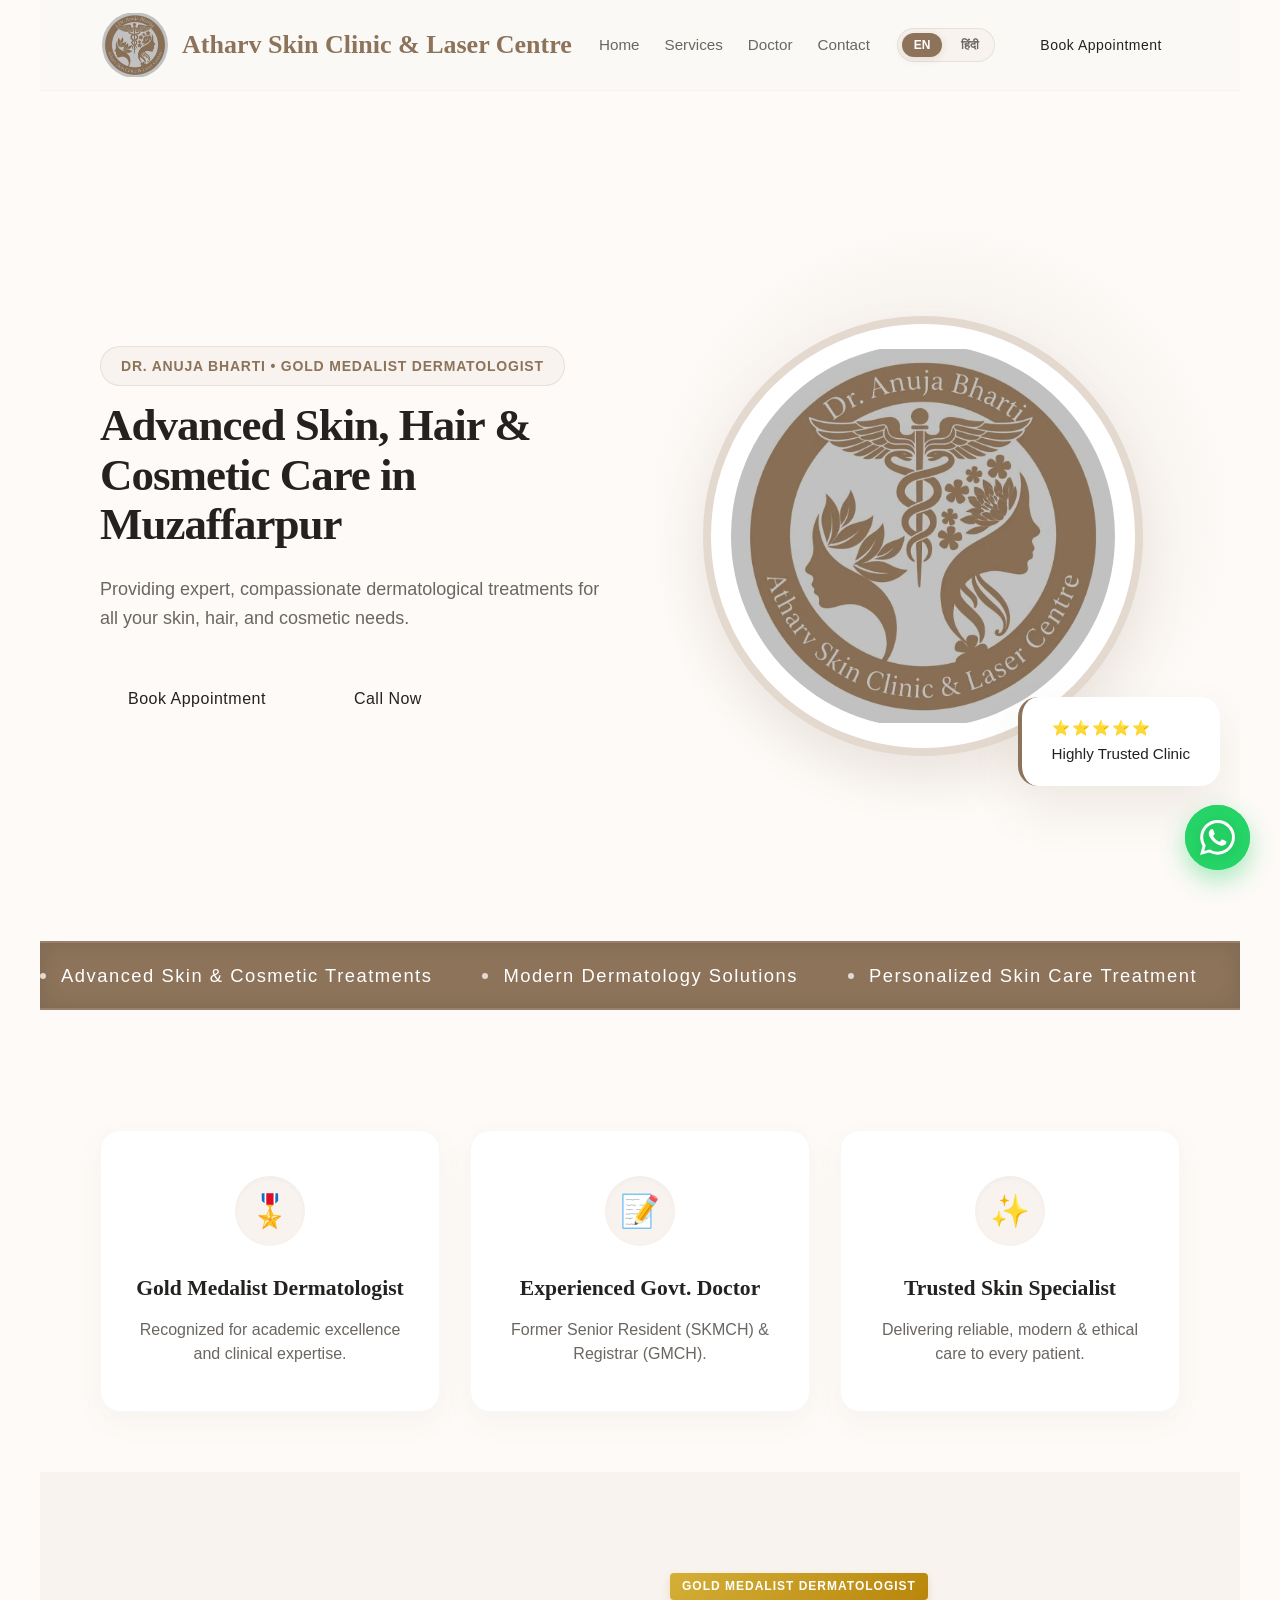
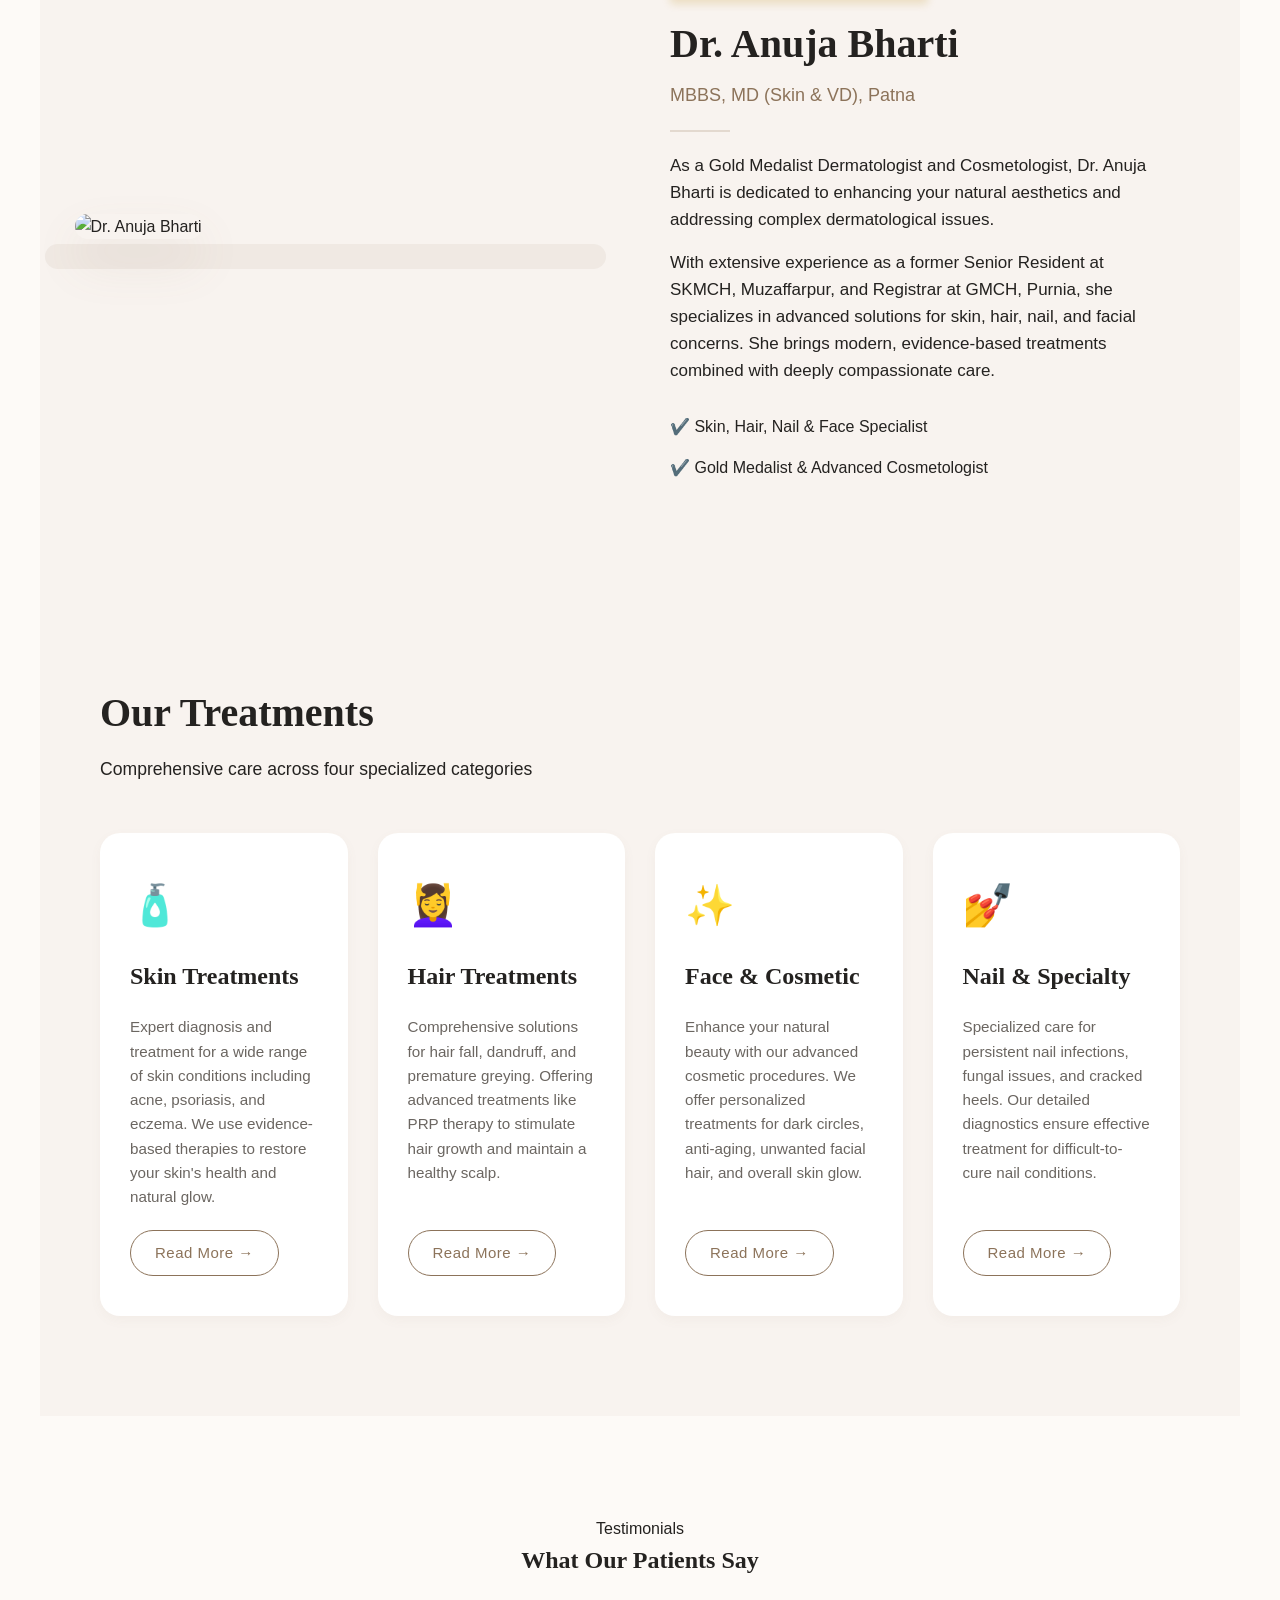
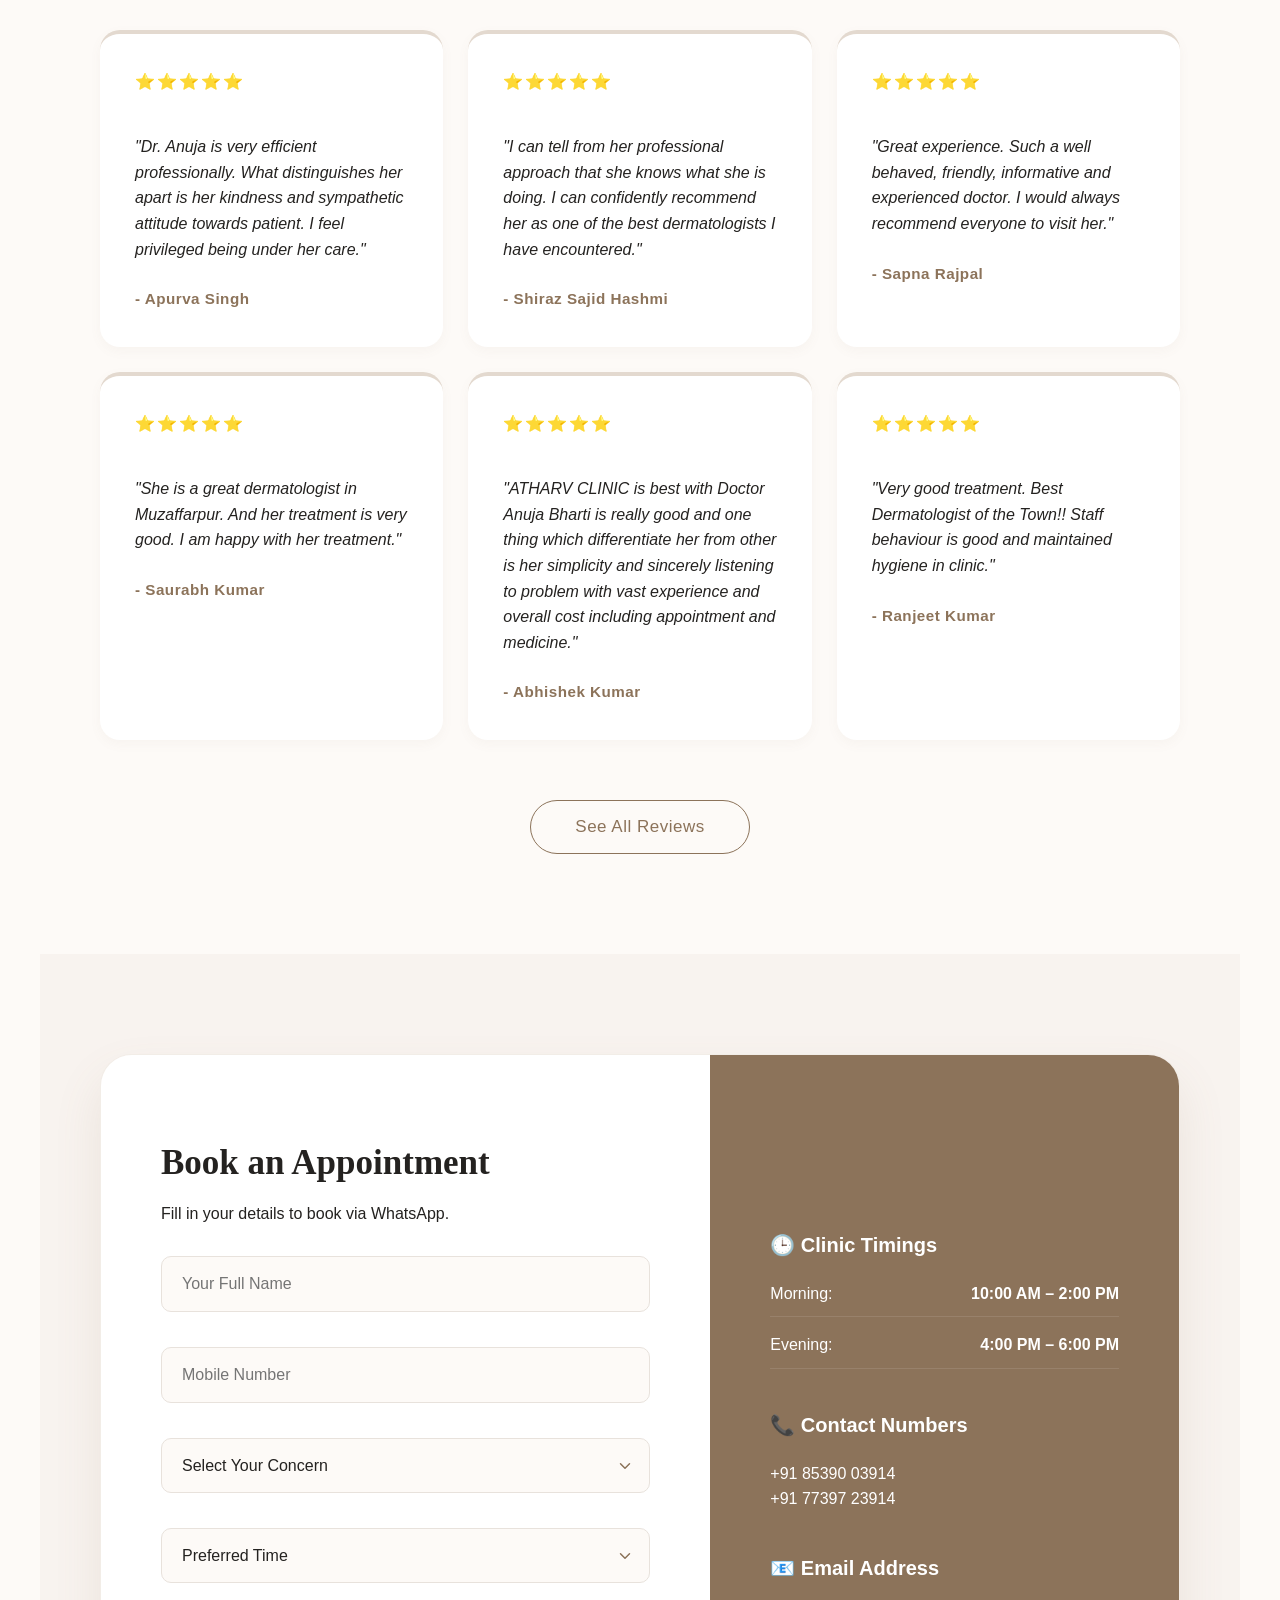
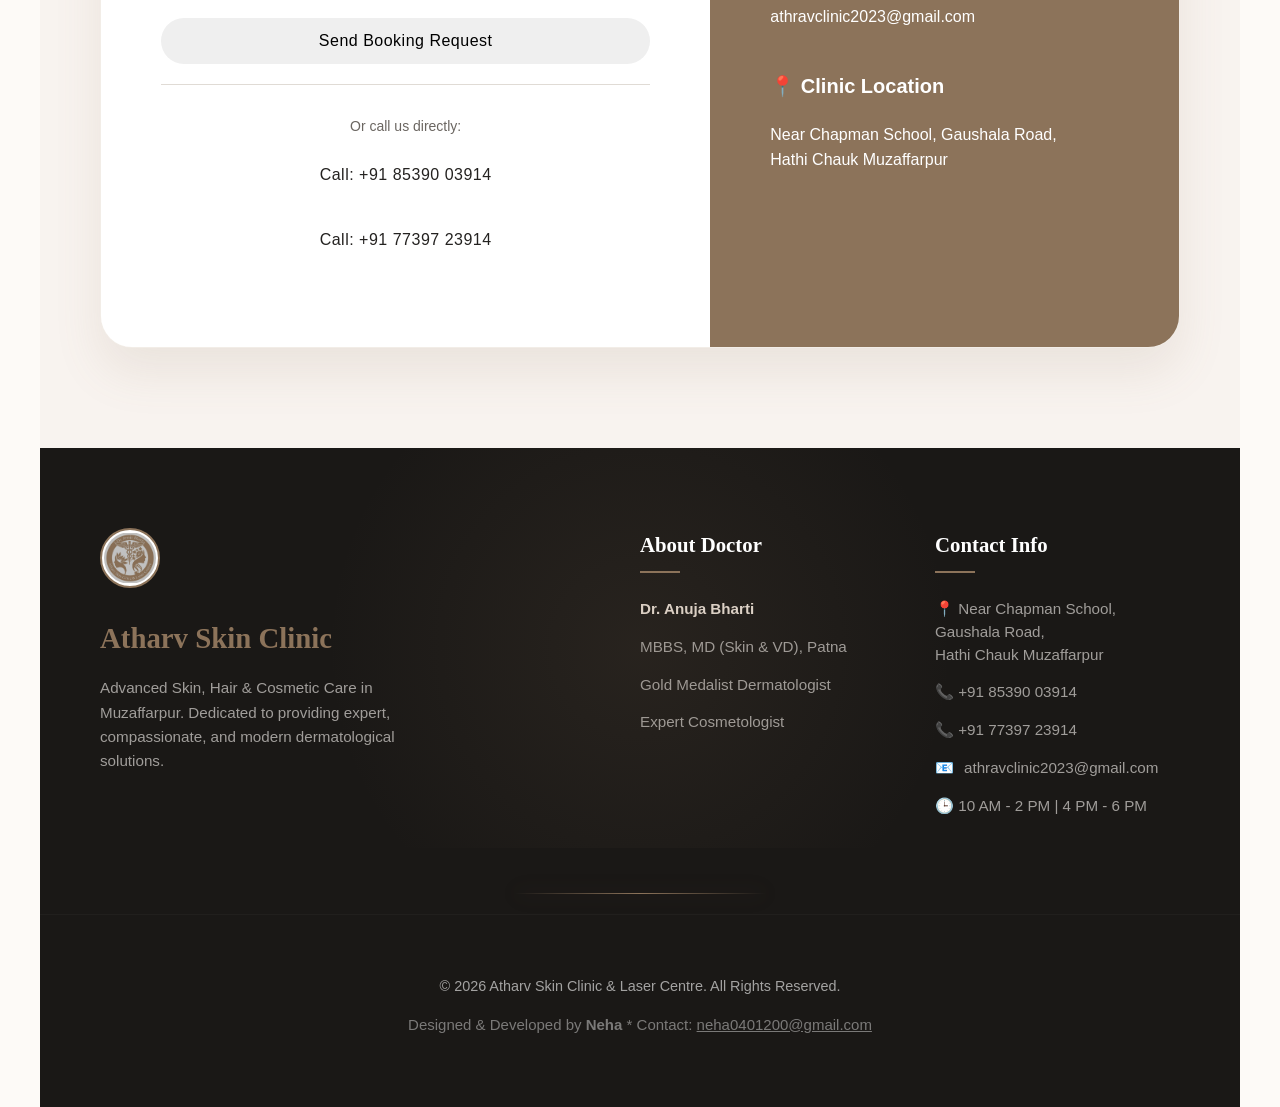
==== commit 168a3d34: "Update index.html" ====
--- a/index.html
+++ b/index.html
@@ -2,30 +2,16 @@
 <html lang="en">
 <head>
     <meta charset="UTF-8">
-    <meta name="viewport" content="width=1200, initial-scale=0.3, shrink-to-fit=no">
+    <meta name="viewport" content="width=device-width, initial-scale=1.0, shrink-to-fit=no">
     <title>Atharv Skin Clinic & Laser Centre - Dr. Anuja Bharti | Dermatologist in Muzaffarpur</title>
     <meta name="description" content="Atharv Skin Clinic & Laser Centre - Advanced Skin, Hair & Cosmetic Care in Muzaffarpur by Dr. Anuja Bharti, Gold Medalist Dermatologist.">
     <link href="https://fonts.googleapis.com/css2?family=Outfit:wght@300;400;500;600;700&family=Crimson+Text:ital,wght@0,400;0,600;1,400&display=swap" rel="stylesheet">
     <link href="https://fonts.googleapis.com/css2?family=Playfair+Display:ital,wght@0,500;0,600;1,500&display=swap" rel="stylesheet">
     <link rel="stylesheet" href="styles.css?v=1.2">
-    <style>
-        /* Force body to be exactly 1200px for the scaler to work */
-        body {
-            margin: 0;
-            padding: 0;
-            overflow-x: hidden;
-            background-color: #fdfaf7;
-        }
-        #scale-wrapper {
-            width: 1200px;
-            transform-origin: top left;
-            position: relative;
-            background-color: #fdfaf7;
-        }
-    </style>
+
 </head>
 <body>
-    <div id="scale-wrapper">
+    <div class="app-wrapper">
         <!-- Navigation -->
         <header class="navbar">
             <div class="container nav-content">
@@ -45,9 +31,28 @@
                     <button class="lang-btn active" onclick="setLanguage('en')">EN</button>
                     <button class="lang-btn" onclick="setLanguage('hi')">हिंदी</button>
                 </div>
-                <a href="#booking" class="btn primary-btn btn-sm nav-btn" data-en="Book Appointment" data-hi="अपॉइंटमेंट बुक करें">Book Appointment</a>
+                <a href="#booking" class="btn btn-red btn-sm nav-btn" data-en="Book Appointment" data-hi="अपॉइंटमेंट बुक करें">Book Appointment</a>
+                <button class="mobile-menu-btn" id="mobileMenuBtn">☰</button>
             </div>
         </header>
+
+        <!-- Mobile Menu Overlay -->
+        <div class="mobile-menu-overlay" id="mobileMenu">
+            <button class="close-btn" id="closeMenuBtn">&times;</button>
+            <div class="mobile-menu-content">
+                <div class="menu-branding">
+                    <div class="menu-logo">Atharv</div>
+                    <p class="menu-subtext" data-en="Skin Clinic & Laser Centre" data-hi="स्किन क्लिनिक और लेजर सेंटर">Skin Clinic & Laser Centre</p>
+                </div>
+                <nav class="mobile-nav-links">
+                    <a href="#home" data-en="Home" data-hi="होम">Home</a>
+                    <a href="#services" data-en="Services" data-hi="सेवाएं">Services</a>
+                    <a href="#about" data-en="Doctor" data-hi="डॉक्टर">Doctor</a>
+                    <a href="#contact" data-en="Contact" data-hi="संपर्क">Contact</a>
+                    <a href="#booking" class="btn btn-red btn-full" data-en="Book Appointment" data-hi="अपॉइंटमेंट बुक करें">Book Appointment</a>
+                </nav>
+            </div>
+        </div>
 
         <!-- Hero Section -->
         <section id="home" class="hero">
@@ -58,8 +63,8 @@
                     <h1 data-en="Advanced Skin, Hair & Cosmetic Care in Muzaffarpur" data-hi="मुजफ्फरपुर में त्वचा, बाल और कॉस्मेटिक की आधुनिक चिकित्सा">Advanced Skin, Hair & Cosmetic Care in Muzaffarpur</h1>
                     <p class="hero-subtext" data-en="Providing expert, compassionate dermatological treatments for all your skin, hair, and cosmetic needs." data-hi="आपकी त्वचा, बाल और कॉस्मेटिक संबंधी सभी जरूरतों के लिए विशेषज्ञ और सहानुभूतिपूर्ण उपचार प्रदान करना।">Providing expert, compassionate dermatological treatments for all your skin, hair, and cosmetic needs.</p>
                     <div class="hero-buttons">
-                        <a href="#booking" class="btn primary-btn" data-en="Book Appointment" data-hi="अपॉइंटमेंट बुक करें">Book Appointment</a>
-                        <a href="tel:+918539003914" class="btn outline-btn" data-en="Call Now" data-hi="अभी कॉल करें">Call Now</a>
+                        <a href="#booking" class="btn btn-red" data-en="Book Appointment" data-hi="अपॉइंटमेंट बुक करें">Book Appointment</a>
+                        <a href="tel:+918539003914" class="btn outline-red-btn" data-en="Call Now" data-hi="अभी कॉल करें">Call Now</a>
                     </div>
                 </div>
                 <div class="hero-image-wrapper">
@@ -119,7 +124,7 @@
             <div class="container fade-in">
                 <div class="about-wrapper">
                     <div class="doctor-image">
-                        <img src="./doctor.png" alt="Dr. Anuja Bharti" id="docProfilePic">
+                        <img src="doctor.jpg" alt="Dr. Anuja Bharti" id="docProfilePic">
                         <div class="decorative-blob"></div>
                     </div>
                     <div class="doctor-info">
@@ -148,58 +153,29 @@
                 </div>
                 
                 <div class="services-grid">
-                    <div class="service-card">
+                    <div class="service-card" style="display: flex; flex-direction: column;">
                         <div class="card-icon">🧴</div>
                         <h3 data-en="Skin Treatments" data-hi="त्वचा के उपचार">Skin Treatments</h3>
-                        <div class="card-list-wrapper">
-                            <ul>
-                                <li data-en="Acne & Black Spots" data-hi="मुँहासे और काले धब्बे">Acne & Black Spots</li>
-                                <li data-en="Psoriasis & White Patches" data-hi="सोरायसिस और सफेद दाग">Psoriasis & White Patches</li>
-                                <li data-en="Eczema, Allergy & Hives" data-hi="एक्जिमा, एलर्जी और पित्ती">Eczema, Allergy & Hives</li>
-                                <li data-en="Ringworm & Fungal Infection" data-hi="दाद और फंगल संक्रमण">Ringworm & Fungal Infection</li>
-                                <li data-en="Warts, Moles & Freckles" data-hi="मस्से, तिल और झाइयां">Warts, Moles & Freckles</li>
-                                <li data-en="Chickenpox Marks" data-hi="चिकनपॉक्स के निशान">Chickenpox Marks</li>
-                                <li data-en="Itching, Measles & Leprosy" data-hi="खुजली, खसरा और कुष्ठ रोग">Itching, Measles & Leprosy</li>
-                            </ul>
-                        </div>
-                    </div>
-                    <div class="service-card">
+                        <p style="flex-grow: 1; font-size: 0.95rem; color: var(--text-light); margin-bottom: 20px; line-height: 1.6;" data-en="Expert diagnosis and treatment for a wide range of skin conditions including acne, psoriasis, and eczema. We use evidence-based therapies to restore your skin's health and natural glow." data-hi="मुँहासे, सोरायसिस और एक्जिमा सहित त्वचा की विभिन्न स्थितियों के लिए विशेषज्ञ निदान और उपचार। हम आपकी त्वचा के स्वास्थ्य को बहाल करने के लिए साक्ष्य-आधारित उपचारों का उपयोग करते हैं।">Expert diagnosis and treatment for a wide range of skin conditions including acne, psoriasis, and eczema. We use evidence-based therapies to restore your skin's health and natural glow.</p>
+                        <a href="treatment-details.html#skin" class="btn outline-btn btn-sm" style="align-self: flex-start; text-decoration: none;" data-en="Read More" data-hi="और पढ़ें">Read More &rarr;</a>
+                    </div>
+                    <div class="service-card" style="display: flex; flex-direction: column;">
                         <div class="card-icon">💆‍♀️</div>
                         <h3 data-en="Hair Treatments" data-hi="बालों के उपचार">Hair Treatments</h3>
-                        <div class="card-list-wrapper">
-                            <ul>
-                                <li data-en="Scalp & Beard Hair Loss" data-hi="सिर और दाढ़ी के बालों का झड़ना">Scalp & Beard Hair Loss</li>
-                                <li data-en="Dandruff Solutions" data-hi="डैंड्रफ का समाधान">Dandruff Solutions</li>
-                                <li data-en="Premature Greying" data-hi="समय से पहले सफेद होना">Premature Greying</li>
-                                <li data-en="PRP Therapy" data-hi="पीआरपी थेरेपी">PRP Therapy</li>
-                                <li data-en="Hair Fall & Thinning" data-hi="बालों का झड़ना और पतला होना">Hair Fall & Thinning</li>
-                            </ul>
-                        </div>
-                    </div>
-                    <div class="service-card">
+                        <p style="flex-grow: 1; font-size: 0.95rem; color: var(--text-light); margin-bottom: 20px; line-height: 1.6;" data-en="Comprehensive solutions for hair fall, dandruff, and premature greying. Offering advanced treatments like PRP therapy to stimulate hair growth and maintain a healthy scalp." data-hi="बालों के झड़ने, डैंड्रफ और समय से पहले सफेद होने के लिए व्यापक समाधान। बालों के विकास को प्रोत्साहित करने के लिए पीआरपी थेरेपी जैसे आधुनिक उपचार प्रदान करना।">Comprehensive solutions for hair fall, dandruff, and premature greying. Offering advanced treatments like PRP therapy to stimulate hair growth and maintain a healthy scalp.</p>
+                        <a href="treatment-details.html#hair" class="btn outline-btn btn-sm" style="align-self: flex-start; text-decoration: none;" data-en="Read More" data-hi="और पढ़ें">Read More &rarr;</a>
+                    </div>
+                    <div class="service-card" style="display: flex; flex-direction: column;">
                         <div class="card-icon">✨</div>
                         <h3 data-en="Face & Cosmetic" data-hi="चेहरा और कॉस्मेटिक">Face & Cosmetic</h3>
-                        <div class="card-list-wrapper">
-                            <ul>
-                                <li data-en="Dark Circles" data-hi="काले घेरे">Dark Circles</li>
-                                <li data-en="Unwanted Facial Hair" data-hi="चेहरे के अनचाहे बाल">Unwanted Facial Hair</li>
-                                <li data-en="Skin Glow Therapy" data-hi="स्किन ग्लो थेरेपी">Skin Glow Therapy</li>
-                                <li data-en="Anti-aging Treatments" data-hi="एंटी-एजिंग उपचार">Anti-aging Treatments</li>
-                                <li data-en="Freckles & Sun Spots" data-hi="झाइयां और सन स्पॉट्स">Freckles & Sun Spots</li>
-                            </ul>
-                        </div>
-                    </div>
-                    <div class="service-card">
+                        <p style="flex-grow: 1; font-size: 0.95rem; color: var(--text-light); margin-bottom: 20px; line-height: 1.6;" data-en="Enhance your natural beauty with our advanced cosmetic procedures. We offer personalized treatments for dark circles, anti-aging, unwanted facial hair, and overall skin glow." data-hi="हमारी आधुनिक कॉस्मेटिक प्रक्रियाओं के साथ अपनी प्राकृतिक सुंदरता को बढ़ाएं। हम डार्क सर्कल्स, एंटी-एजिंग और चेहरे के अनचाहे बालों के लिए व्यक्तिगत उपचार प्रदान करते हैं।">Enhance your natural beauty with our advanced cosmetic procedures. We offer personalized treatments for dark circles, anti-aging, unwanted facial hair, and overall skin glow.</p>
+                        <a href="treatment-details.html#cosmetic" class="btn outline-btn btn-sm" style="align-self: flex-start; text-decoration: none;" data-en="Read More" data-hi="और पढ़ें">Read More &rarr;</a>
+                    </div>
+                    <div class="service-card" style="display: flex; flex-direction: column;">
                         <div class="card-icon">💅</div>
                         <h3 data-en="Nail & Specialty" data-hi="नाखून और विशेषता">Nail & Specialty</h3>
-                        <div class="card-list-wrapper">
-                            <ul>
-                                <li data-en="Nail Loss & Infection" data-hi="नाखूनों का गिरना और संक्रमण">Nail Loss & Infection</li>
-                                <li data-en="Cracked Heels, Palms & Soles" data-hi="फटी एड़ियाँ, हथेलियाँ और तलवे">Cracked Heels, Palms & Soles</li>
-                                <li data-en="Fungal Nail Treatment" data-hi="फंगल नेल उपचार">Fungal Nail Treatment</li>
-                                <li data-en="Detailed Nail Diagnostics" data-hi="विस्तृत नाखून निदान">Detailed Nail Diagnostics</li>
-                            </ul>
-                        </div>
+                        <p style="flex-grow: 1; font-size: 0.95rem; color: var(--text-light); margin-bottom: 20px; line-height: 1.6;" data-en="Specialized care for persistent nail infections, fungal issues, and cracked heels. Our detailed diagnostics ensure effective treatment for difficult-to-cure nail conditions." data-hi="लगातार नाखून संक्रमण, फंगल समस्याओं और फटी एड़ियों के लिए विशेष देखभाल। हमारा विस्तृत निदान मुश्किल नाखून स्थितियों के लिए प्रभावी उपचार सुनिश्चित करता है।">Specialized care for persistent nail infections, fungal issues, and cracked heels. Our detailed diagnostics ensure effective treatment for difficult-to-cure nail conditions.</p>
+                        <a href="treatment-details.html#nail" class="btn outline-btn btn-sm" style="align-self: flex-start; text-decoration: none;" data-en="Read More" data-hi="और पढ़ें">Read More &rarr;</a>
                     </div>
                 </div>
             </div>
@@ -252,14 +228,14 @@
                                     <option value="Evening (04:00 PM - 06:00 PM)" data-en="Evening (04:00 PM - 06:00 PM)" data-hi="शाम (04:00 अपराह्न - 06:00 अपराह्न)">Evening (04:00 PM - 06:00 PM)</option>
                                 </select>
                             </div>
-                            <button type="submit" class="btn primary-btn full-width" data-en="Send Booking Request" data-hi="बुकिंग अनुरोध भेजें">Send Booking Request</button>
+                            <button type="submit" class="btn btn-red full-width" data-en="Send Booking Request" data-hi="बुकिंग अनुरोध भेजें">Send Booking Request</button>
                         </form>
 
                         <div class="booking-alt" style="margin-top: 20px;">
                             <p style="font-size: 14px; margin-bottom: 10px; color: var(--text-light);">Or call us directly:</p>
                             <div style="display: flex; flex-direction: column; gap: 12px;">
-                                <a href="tel:+918539003914" class="btn outline-btn full-width">Call: +91 85390 03914</a>
-                                <a href="tel:+917739723914" class="btn outline-btn full-width">Call: +91 77397 23914</a>
+                                <a href="tel:+918539003914" class="btn outline-red-btn full-width">Call: +91 85390 03914</a>
+                                <a href="tel:+917739723914" class="btn outline-red-btn full-width">Call: +91 77397 23914</a>
                             </div>
                         </div>
                     </div>
@@ -337,31 +313,6 @@
         </a>
     </div>
 
-    <script>
-        function applyScaling() {
-            const targetWidth = 1200;
-            const viewportWidth = window.innerWidth;
-            const scale = viewportWidth / targetWidth;
-            const wrapper = document.getElementById('scale-wrapper');
-            
-            if ('zoom' in document.body.style) {
-                document.body.style.zoom = scale;
-                document.body.style.width = targetWidth + 'px';
-                document.body.style.margin = '0 auto';
-            } else {
-                // Fallback for Firefox
-                wrapper.style.transform = `scale(${scale})`;
-                wrapper.style.transformOrigin = 'top left';
-                wrapper.style.width = `${targetWidth}px`;
-                document.body.style.height = (wrapper.offsetHeight * scale) + 'px';
-            }
-        }
-
-        window.addEventListener('resize', applyScaling);
-        window.addEventListener('load', applyScaling);
-        setTimeout(applyScaling, 50);
-        setInterval(applyScaling, 1000);
-    </script>
     <script src="script.js?v=2.2"></script>
 </body>
 </html>
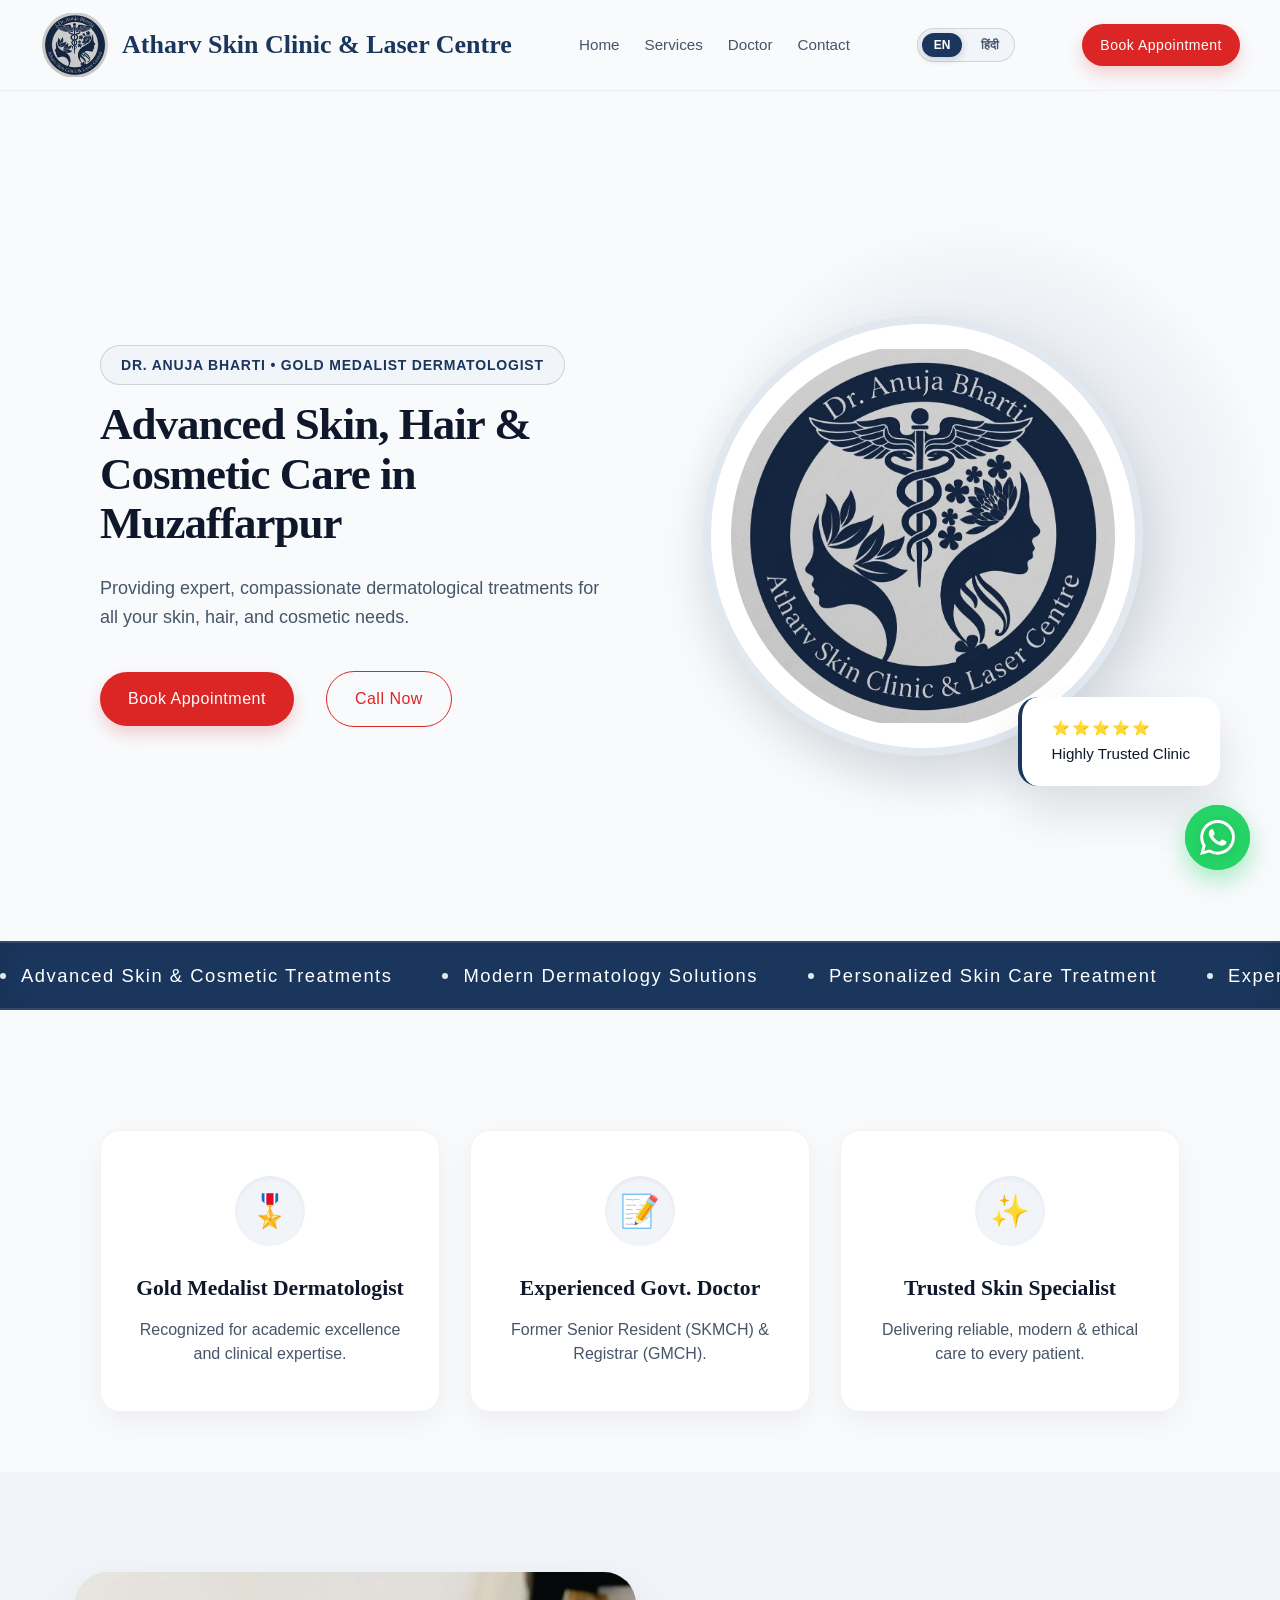
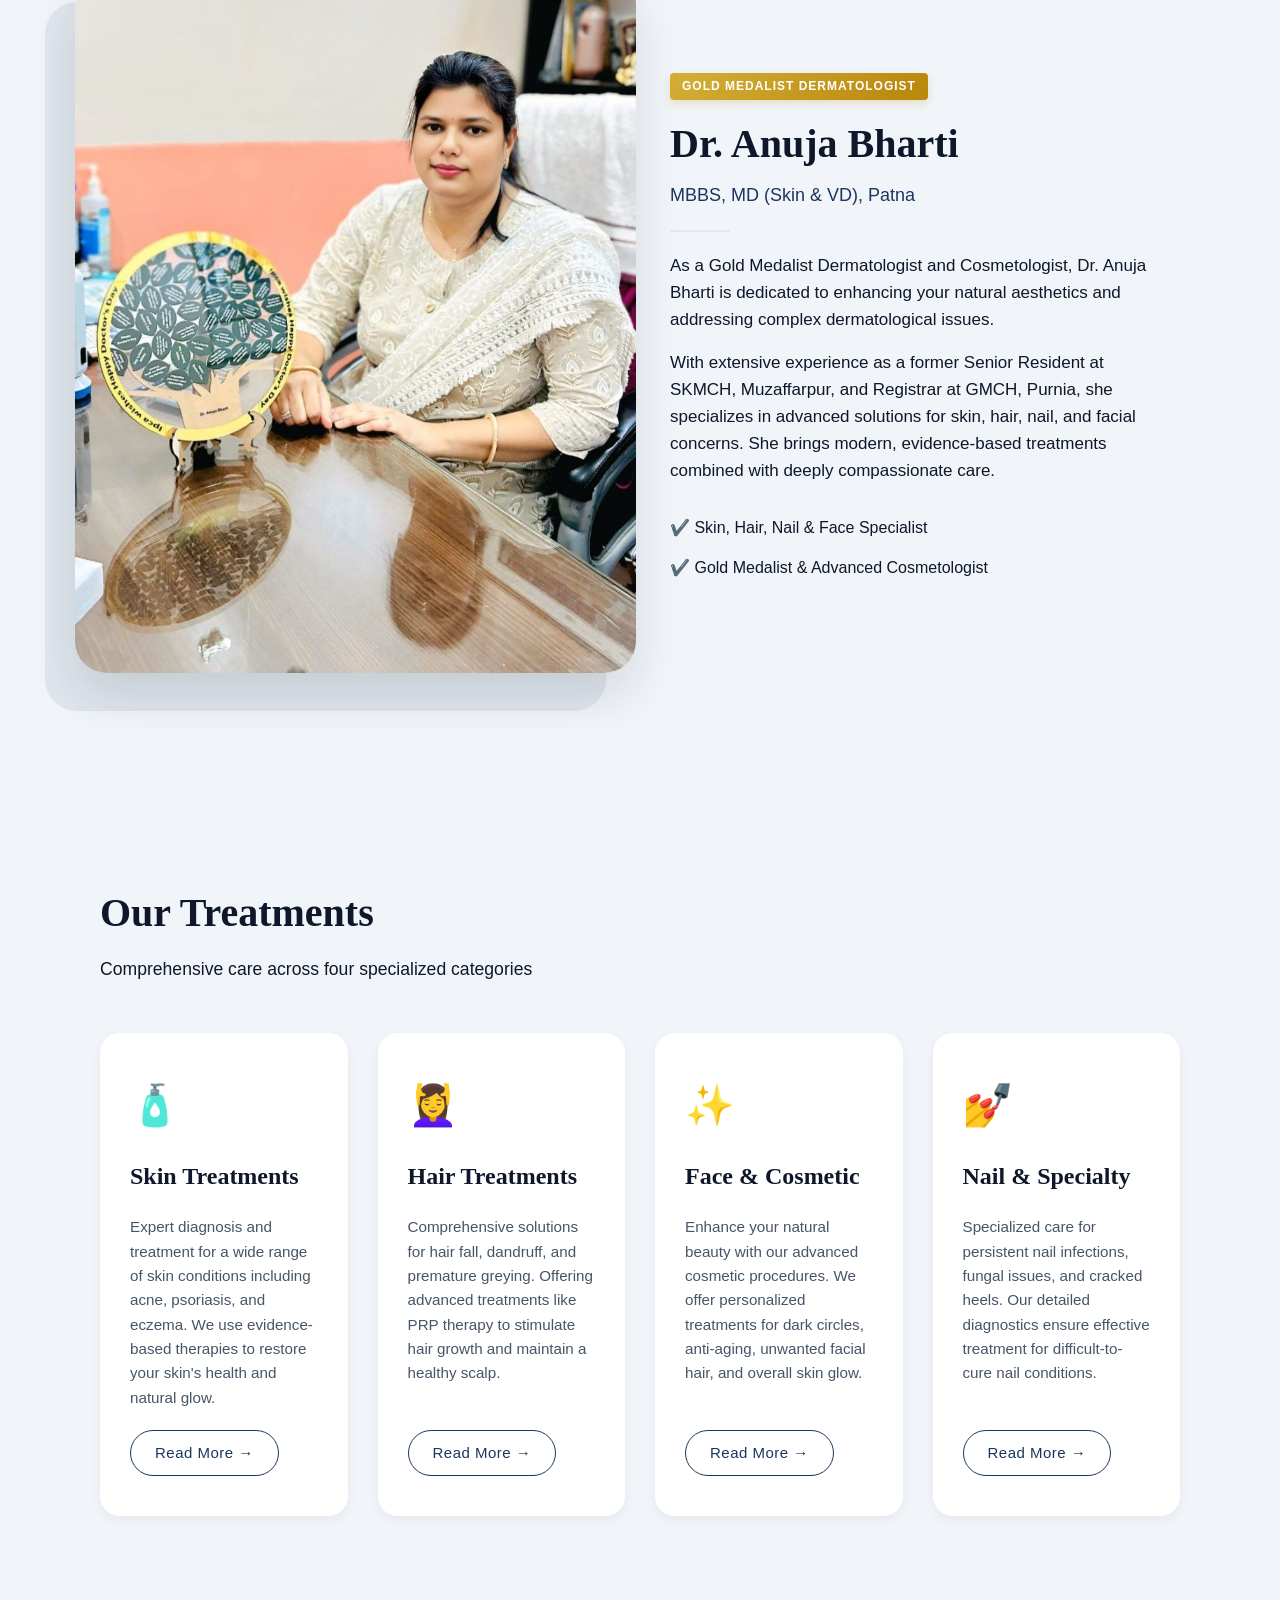
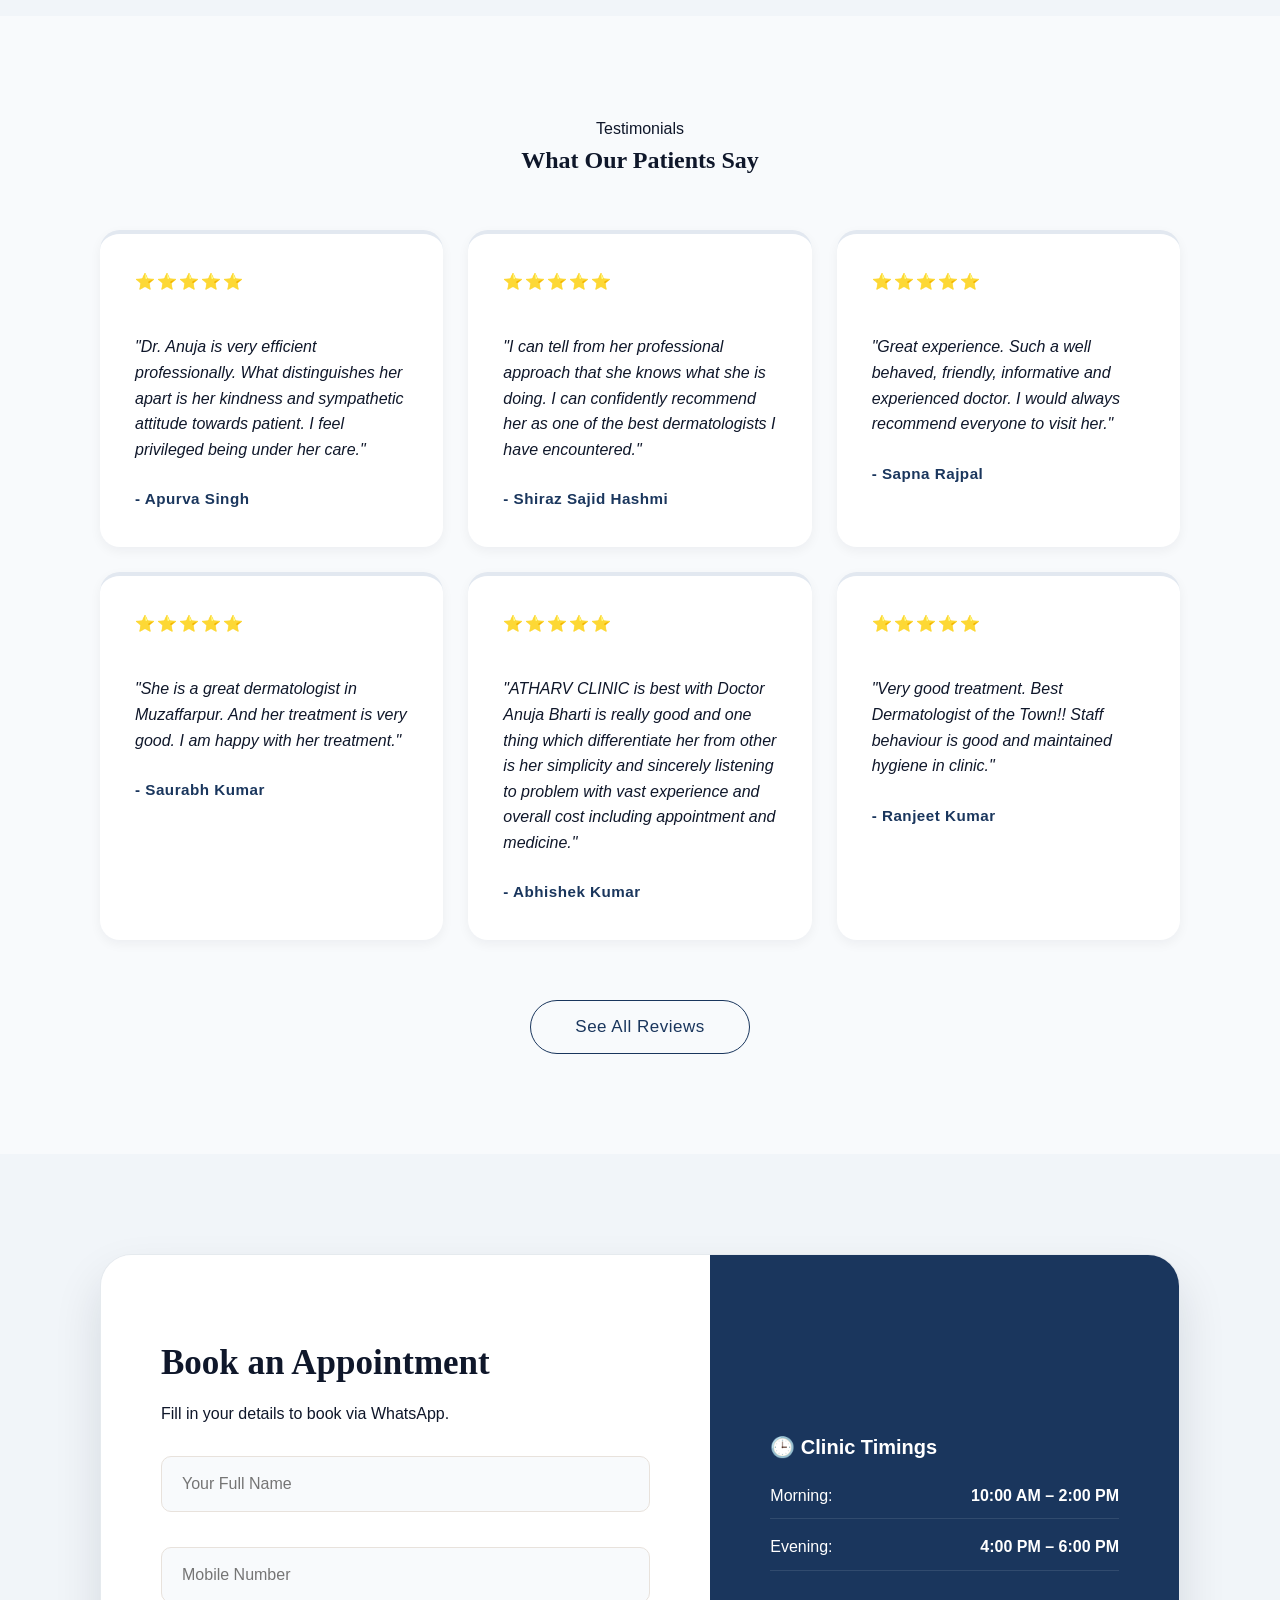
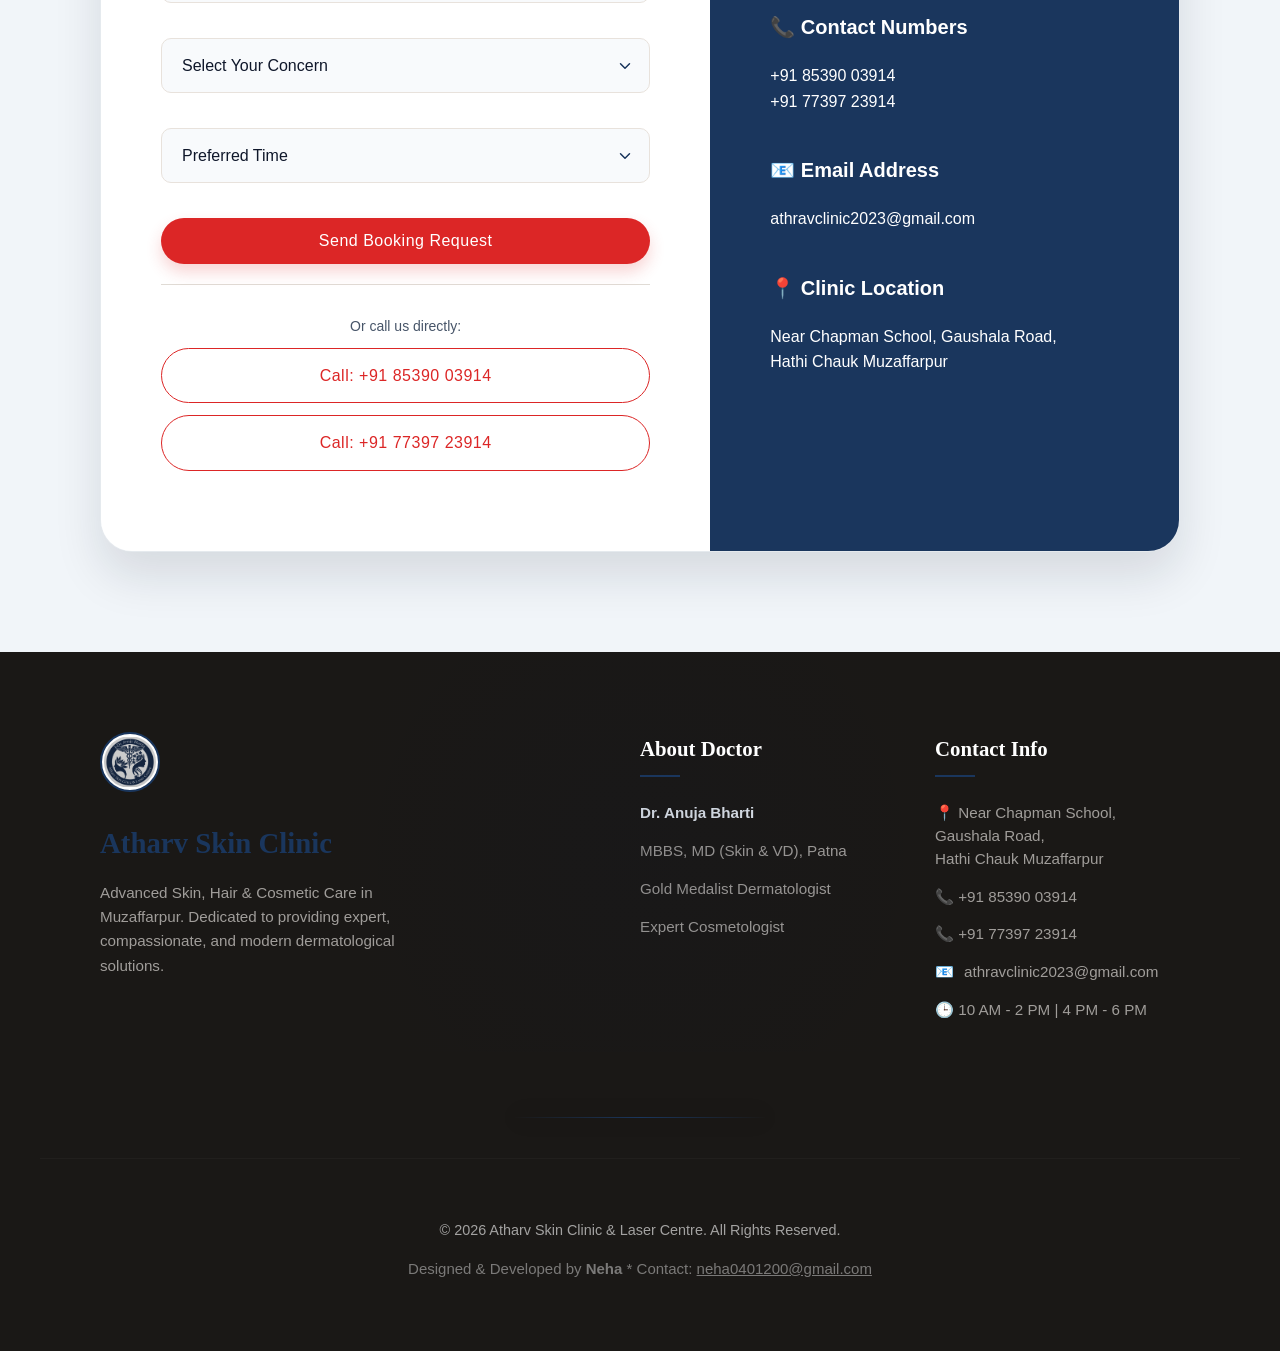
==== commit 2456a2b0: "Update index.html" ====
--- a/index.html
+++ b/index.html
@@ -124,7 +124,7 @@
             <div class="container fade-in">
                 <div class="about-wrapper">
                     <div class="doctor-image">
-                        <img src="doctor.jpg" alt="Dr. Anuja Bharti" id="docProfilePic">
+                        <img src="doctor.png" alt="Dr. Anuja Bharti" id="docProfilePic">
                         <div class="decorative-blob"></div>
                     </div>
                     <div class="doctor-info">
@@ -313,6 +313,7 @@
         </a>
     </div>
 
+
     <script src="script.js?v=2.2"></script>
 </body>
 </html>
--- a/styles.css
+++ b/styles.css
@@ -6,25 +6,25 @@
 }
 
 body {
-    width: 1200px;
+    width: 100%;
     margin: 0 auto;
     overflow-x: hidden;
-    background-color: #fdfaf7;
+    background-color: #f8fafc;
 }
 
 :root {
-    --primary: #8c735a; /* Slightly deeper, more rich gold-brown */
-    --primary-hover: #735e4a;
-    --accent: #e3d9cf; /* Softer cream accent */
-    --accent-dark: #b8a694;
-    --bg-main: #fdfaf7; /* More luxurious warm white */
-    --bg-soft: #f8f3ef;
-    --text-dark: #242220;
-    --text-light: #6b6661;
+    --primary: #1a365d; /* Deep professional navy */
+    --primary-hover: #112240;
+    --accent: #e2e8f0; /* Soft cool gray accent */
+    --accent-dark: #94a3b8;
+    --bg-main: #f8fafc; /* Crisp cool white */
+    --bg-soft: #f1f5f9;
+    --text-dark: #0f172a;
+    --text-light: #475569;
     --white: #ffffff;
-    --shadow-sm: 0 4px 12px rgba(140, 115, 90, 0.05);
-    --shadow-md: 0 12px 36px rgba(140, 115, 90, 0.08);
-    --shadow-lg: 0 24px 48px rgba(140, 115, 90, 0.12);
+    --shadow-sm: 0 4px 12px rgba(15, 23, 42, 0.05);
+    --shadow-md: 0 12px 36px rgba(15, 23, 42, 0.08);
+    --shadow-lg: 0 24px 48px rgba(15, 23, 42, 0.12);
     --radius-sm: 10px;
     --radius-md: 20px;
     --radius-lg: 32px;
@@ -61,9 +61,20 @@
 }
 
 .container {
-    width: 1200px;
+    width: 100%;
+    max-width: 1200px;
     margin: 0 auto;
-    padding: 0 60px;
+    padding: 0 20px;
+}
+@media (min-width: 768px) {
+    .container {
+        padding: 0 40px;
+    }
+}
+@media (min-width: 1200px) {
+    .container {
+        padding: 0 60px;
+    }
 }
 
 .section {
@@ -115,13 +126,13 @@
 .primary-btn {
     background-color: var(--primary);
     color: var(--white);
-    box-shadow: 0 8px 16px rgba(140, 115, 90, 0.2);
+    box-shadow: 0 8px 16px rgba(15, 23, 42, 0.2);
 }
 
 .primary-btn:hover {
     background-color: var(--primary-hover);
     transform: translateY(-3px);
-    box-shadow: 0 12px 24px rgba(140, 115, 90, 0.3);
+    box-shadow: 0 12px 24px rgba(15, 23, 42, 0.3);
 }
 
 .outline-btn {
@@ -132,6 +143,30 @@
 
 .outline-btn:hover {
     background-color: var(--primary);
+    color: var(--white);
+    transform: translateY(-2px);
+}
+
+.btn-red {
+    background-color: #dc2626;
+    color: var(--white);
+    box-shadow: 0 8px 16px rgba(220, 38, 38, 0.2);
+}
+
+.btn-red:hover {
+    background-color: #b91c1c;
+    transform: translateY(-3px);
+    box-shadow: 0 12px 24px rgba(220, 38, 38, 0.3);
+}
+
+.outline-red-btn {
+    background-color: transparent;
+    color: #dc2626;
+    border: 1px solid #dc2626;
+}
+
+.outline-red-btn:hover {
+    background-color: #dc2626;
     color: var(--white);
     transform: translateY(-2px);
 }
@@ -142,24 +177,27 @@
     top: 0;
     left: 0;
     width: 100%;
-    background: rgba(250, 249, 246, 0.9);
+    background: rgba(248, 250, 252, 0.9);
     backdrop-filter: blur(10px);
     -webkit-backdrop-filter: blur(10px);
     z-index: 100;
     transition: var(--transition);
-    border-bottom: 1px solid rgba(148, 126, 104, 0.05);
+    border-bottom: 1px solid rgba(15, 23, 42, 0.05);
 }
 
 .navbar.scrolled {
-    background: rgba(250, 249, 246, 0.98);
-    box-shadow: 0 0.04rem 0.12rem rgba(140, 115, 90, 0.05);
+    background: rgba(248, 250, 252, 0.98);
+    box-shadow: 0 0.04rem 0.12rem rgba(15, 23, 42, 0.05);
 }
 
 .nav-content {
     display: flex;
     justify-content: space-between;
     align-items: center;
-    height: 90px; /* Slightly taller for more air */
+    height: auto;
+    min-height: 90px;
+    padding: 10px 0;
+    flex-wrap: wrap;
 }
 
 .logo {
@@ -191,9 +229,14 @@
 }
 
 .nav-links {
-    display: flex;
+    display: none;
     gap: 25px; /* Reduced gap */
     white-space: nowrap;
+}
+@media (min-width: 992px) {
+    .nav-links {
+        display: flex;
+    }
 }
 
 .nav-links a {
@@ -224,18 +267,30 @@
 }
 
 .nav-btn {
+    display: none;
     padding: 10px 18px !important;
     font-size: 14px !important;
     white-space: nowrap;
 }
+@media (min-width: 992px) {
+    .nav-btn {
+        display: inline-flex;
+    }
+}
 
 .mobile-menu-btn {
-    display: none;
+    display: block;
     background: none;
     border: none;
-    font-size: 1.5rem;
+    font-size: 1.8rem;
     color: var(--text-dark);
     cursor: pointer;
+    margin-left: 15px;
+}
+@media (min-width: 992px) {
+    .mobile-menu-btn {
+        display: none;
+    }
 }
 
 .mobile-menu-overlay {
@@ -352,11 +407,17 @@
 
 .hero-container {
     display: grid;
-    grid-template-columns: 1fr 1fr;
-    gap: 50px;
+    grid-template-columns: 1fr;
+    gap: 40px;
     align-items: center;
     z-index: 1;
     position: relative;
+}
+@media (min-width: 992px) {
+    .hero-container {
+        grid-template-columns: 1fr 1fr;
+        gap: 50px;
+    }
 }
 
 .hero-bg-shape {
@@ -368,7 +429,7 @@
     max-width: 600px;
     max-height: 600px;
     transform: translateY(-50%);
-    background: radial-gradient(circle, rgba(210, 197, 185, 0.4) 0%, rgba(250, 249, 246, 0) 70%);
+    background: radial-gradient(circle, rgba(148, 163, 184, 0.4) 0%, rgba(248, 250, 252, 0) 70%);
     z-index: 0;
     border-radius: 50%;
     animation: pulse-shape 10s infinite alternate ease-in-out;
@@ -393,7 +454,7 @@
     font-size: 14px;
     font-weight: 600;
     margin-bottom: 25px;
-    border: 1px solid rgba(140, 115, 90, 0.15);
+    border: 1px solid rgba(15, 23, 42, 0.15);
     letter-spacing: 0.8px;
     text-transform: uppercase;
 }
@@ -416,9 +477,17 @@
 
 .hero-buttons {
     display: flex;
-    gap: 2rem;
+    gap: 1rem;
+    flex-direction: column;
     justify-content: flex-start;
-    align-items: center;
+    align-items: flex-start;
+}
+@media (min-width: 768px) {
+    .hero-buttons {
+        flex-direction: row;
+        gap: 2rem;
+        align-items: center;
+    }
 }
 
 .hero-image-wrapper {
@@ -428,7 +497,7 @@
 
 .hero-logo-img {
     width: 100%;
-    max-width: 440px;
+    max-width: 280px;
     object-fit: contain;
     aspect-ratio: 1/1;
     background: var(--white);
@@ -440,6 +509,11 @@
     margin: 0 auto;
     animation: floating 6s ease-in-out infinite;
 }
+@media (min-width: 768px) {
+    .hero-logo-img {
+        max-width: 440px;
+    }
+}
 
 @keyframes floating {
     0% { transform: translateY(0px); }
@@ -511,23 +585,28 @@
 
 .trust-grid {
     display: grid;
-    grid-template-columns: repeat(3, 1fr);
+    grid-template-columns: 1fr;
     gap: 30px;
+}
+@media (min-width: 768px) {
+    .trust-grid {
+        grid-template-columns: repeat(3, 1fr);
+    }
 }
 
 .trust-card {
     background: var(--white);
     padding: 45px 30px;
     border-radius: var(--radius-md);
-    box-shadow: 0 10px 30px rgba(140, 115, 90, 0.05);
+    box-shadow: 0 10px 30px rgba(15, 23, 42, 0.05);
     text-align: center;
     transition: var(--transition);
-    border: 1px solid rgba(140, 115, 90, 0.05);
+    border: 1px solid rgba(15, 23, 42, 0.05);
 }
 
 .trust-card:hover {
     transform: translateY(-8px);
-    box-shadow: 0 20px 40px rgba(140, 115, 90, 0.1);
+    box-shadow: 0 20px 40px rgba(15, 23, 42, 0.1);
 }
 
 .icon-circle {
@@ -540,7 +619,7 @@
     justify-content: center;
     font-size: 2rem;
     margin: 0 auto 25px;
-    box-shadow: inset 0 2px 5px rgba(140, 115, 90, 0.05);
+    box-shadow: inset 0 2px 5px rgba(15, 23, 42, 0.05);
 }
 
 .trust-card h3 {
@@ -622,9 +701,15 @@
 /* About Doctor */
 .about-wrapper {
     display: grid;
-    grid-template-columns: 1fr 1fr;
-    gap: 60px;
-    align-items: center;
+    grid-template-columns: 1fr;
+    gap: 40px;
+    align-items: center;
+}
+@media (min-width: 992px) {
+    .about-wrapper {
+        grid-template-columns: 1fr 1fr;
+        gap: 60px;
+    }
 }
 
 .doctor-image {
@@ -784,7 +869,7 @@
     max-width: 500px;
     margin: 0 auto;
     box-shadow: var(--shadow-sm);
-    border: 1px solid rgba(140, 115, 90, 0.08);
+    border: 1px solid rgba(15, 23, 42, 0.08);
     text-align: center;
 }
 
@@ -795,6 +880,10 @@
     justify-content: center;
     align-items: center;
     gap: 12px;
+}
+
+.tip-emoji {
+    filter: drop-shadow(0 2px 4px rgba(0,0,0,0.05));
 }
 
 .tip-operator {
@@ -827,12 +916,17 @@
 /* Booking & Contact */
 .booking-box {
     display: grid;
-    grid-template-columns: 1.3fr 1fr;
-    background: var(--bg-soft); /* Softer background */
+    grid-template-columns: 1fr;
+    background: var(--bg-soft);
     border-radius: var(--radius-lg);
     box-shadow: var(--shadow-lg);
     overflow: hidden;
-    border: 1px solid rgba(140, 115, 90, 0.05);
+    border: 1px solid rgba(15, 23, 42, 0.05);
+}
+@media (min-width: 992px) {
+    .booking-box {
+        grid-template-columns: 1.3fr 1fr;
+    }
 }
 
 .booking-content {
@@ -852,7 +946,7 @@
     width: 100%;
     padding: 15px 20px;
     border-radius: 12px;
-    border: 1px solid rgba(140, 115, 90, 0.15);
+    border: 1px solid rgba(15, 23, 42, 0.15);
     background-color: var(--bg-soft);
     font-family: inherit;
     font-size: 16px;
@@ -865,13 +959,13 @@
 .form-group select:focus {
     border-color: var(--primary);
     background-color: var(--white);
-    box-shadow: 0 0 0 4px rgba(140, 115, 90, 0.05);
+    box-shadow: 0 0 0 4px rgba(15, 23, 42, 0.05);
 }
 
 .form-group select {
     appearance: none;
     cursor: pointer;
-    background-image: url("data:image/svg+xml,%3Csvg xmlns='http://www.w3.org/2000/svg' width='24' height='24' viewBox='0 0 24 24' fill='none' stroke='%238c735a' stroke-width='2' stroke-linecap='round' stroke-linejoin='round'%3E%3Cpath d='m6 9 6 6 6-6'/%3E%3C/svg%3E");
+    background-image: url("data:image/svg+xml,%3Csvg xmlns='http://www.w3.org/2000/svg' width='24' height='24' viewBox='0 0 24 24' fill='none' stroke='%231a365d' stroke-width='2' stroke-linecap='round' stroke-linejoin='round'%3E%3Cpath d='m6 9 6 6 6-6'/%3E%3C/svg%3E");
     background-repeat: no-repeat;
     background-position: right 15px center;
     background-size: 18px;
@@ -915,7 +1009,7 @@
     outline: none;
     border-color: var(--primary);
     background-color: var(--white);
-    box-shadow: 0 0 0 4px rgba(140, 115, 90, 0.08);
+    box-shadow: 0 0 0 4px rgba(15, 23, 42, 0.08);
 }
 
 .whatsapp-btn {
@@ -1014,9 +1108,15 @@
 
 .footer-content {
     display: grid;
-    grid-template-columns: 2fr 1fr 1fr;
-    gap: 50px;
+    grid-template-columns: 1fr;
+    gap: 40px;
     margin-bottom: 60px;
+}
+@media (min-width: 768px) {
+    .footer-content {
+        grid-template-columns: 2fr 1fr 1fr;
+        gap: 50px;
+    }
 }
 
 .footer-brand h3 {
@@ -1098,7 +1198,7 @@
     transform: translateX(-50%);
     width: 800px;
     height: 400px;
-    background: radial-gradient(circle, rgba(140, 115, 90, 0.12) 0%, rgba(26, 24, 22, 0) 70%);
+    background: radial-gradient(circle, rgba(15, 23, 42, 0.12) 0%, rgba(26, 24, 22, 0) 70%);
     z-index: 0;
     pointer-events: none;
     animation: atmospheric-glow 15s infinite alternate ease-in-out;
@@ -1117,13 +1217,23 @@
     align-items: center;
     justify-content: center;
     padding-bottom: 20px;
+}
+
+.footer-flourish {
+    position: relative;
+    z-index: 1;
+    display: flex;
+    flex-direction: column;
+    align-items: center;
+    justify-content: center;
+    padding: 20px 0 40px;
 }
 
 .flourish-line {
     width: 250px;
     height: 1px;
     background: linear-gradient(90deg, transparent, var(--primary), transparent);
-    box-shadow: 0 0 20px rgba(140, 115, 90, 0.4);
+    box-shadow: 0 0 20px rgba(15, 23, 42, 0.4);
 }
 
 .footer-bottom {
@@ -1234,7 +1344,7 @@
     position: relative;
 }
 
-/* Responsive Design Disabled for Proportional Scaling */
+/* Responsive Design Enabled */
 
 /* Language Switcher */
 .lang-switcher {
@@ -1244,7 +1354,7 @@
     background: var(--bg-soft);
     padding: 4px;
     border-radius: 50px;
-    border: 1px solid rgba(140, 115, 90, 0.15);
+    border: 1px solid rgba(15, 23, 42, 0.15);
 }
 
 .lang-btn {
@@ -1264,11 +1374,11 @@
 .lang-btn.active {
     background-color: var(--primary);
     color: var(--white);
-    box-shadow: 0 2px 8px rgba(140, 115, 90, 0.2);
+    box-shadow: 0 2px 8px rgba(15, 23, 42, 0.2);
 }
 
 .lang-btn:hover:not(.active) {
-    background-color: rgba(140, 115, 90, 0.05);
+    background-color: rgba(15, 23, 42, 0.05);
     color: var(--primary);
 }
 
@@ -1280,3 +1390,88 @@
 [lang="hi"] h1, [lang="hi"] h2, [lang="hi"] h3 {
     line-height: 1.3;
 }
+
+/* Treatment Details Page Styles */
+.back-nav-btn {
+    display: inline-flex;
+    align-items: center;
+    padding: 10px 20px;
+    background-color: var(--white);
+    color: var(--primary);
+    border: 1px solid rgba(15, 23, 42, 0.2);
+    border-radius: 50px;
+    font-weight: 500;
+    text-decoration: none;
+    transition: var(--transition);
+    box-shadow: 0 4px 12px rgba(0, 0, 0, 0.03);
+}
+
+.back-nav-btn:hover {
+    background-color: var(--primary);
+    color: var(--white);
+    box-shadow: 0 6px 15px rgba(15, 23, 42, 0.15);
+}
+
+.detail-section {
+    scroll-margin-top: 100px;
+}
+
+.detail-card {
+    background: var(--white);
+    border-radius: 20px;
+    padding: 40px;
+    box-shadow: 0 10px 40px rgba(0, 0, 0, 0.04);
+    border: 1px solid rgba(15, 23, 42, 0.05);
+}
+
+.detail-card h2 {
+    font-size: 2.5rem;
+    color: var(--text-dark);
+    margin-bottom: 20px;
+}
+
+.detail-card p {
+    font-size: 1.1rem;
+    line-height: 1.8;
+    color: var(--text-light);
+    margin-bottom: 30px;
+}
+
+.treatment-list {
+    display: flex;
+    flex-direction: column;
+    gap: 20px;
+    margin-top: 15px;
+}
+
+.treatment-item {
+    padding-bottom: 20px;
+    border-bottom: 1px solid rgba(15, 23, 42, 0.1);
+}
+
+.treatment-item:last-child {
+    border-bottom: none;
+    padding-bottom: 0;
+}
+
+.treatment-item h4 {
+    color: var(--text-dark);
+    font-size: 1.2rem;
+    margin-bottom: 8px;
+    display: flex;
+    align-items: center;
+    gap: 10px;
+}
+
+.treatment-item h4::before {
+    content: "🔸";
+    font-size: 0.9rem;
+}
+
+.treatment-item p {
+    color: var(--text-light);
+    font-size: 1rem;
+    line-height: 1.6;
+    margin: 0;
+    padding-left: 28px;
+}
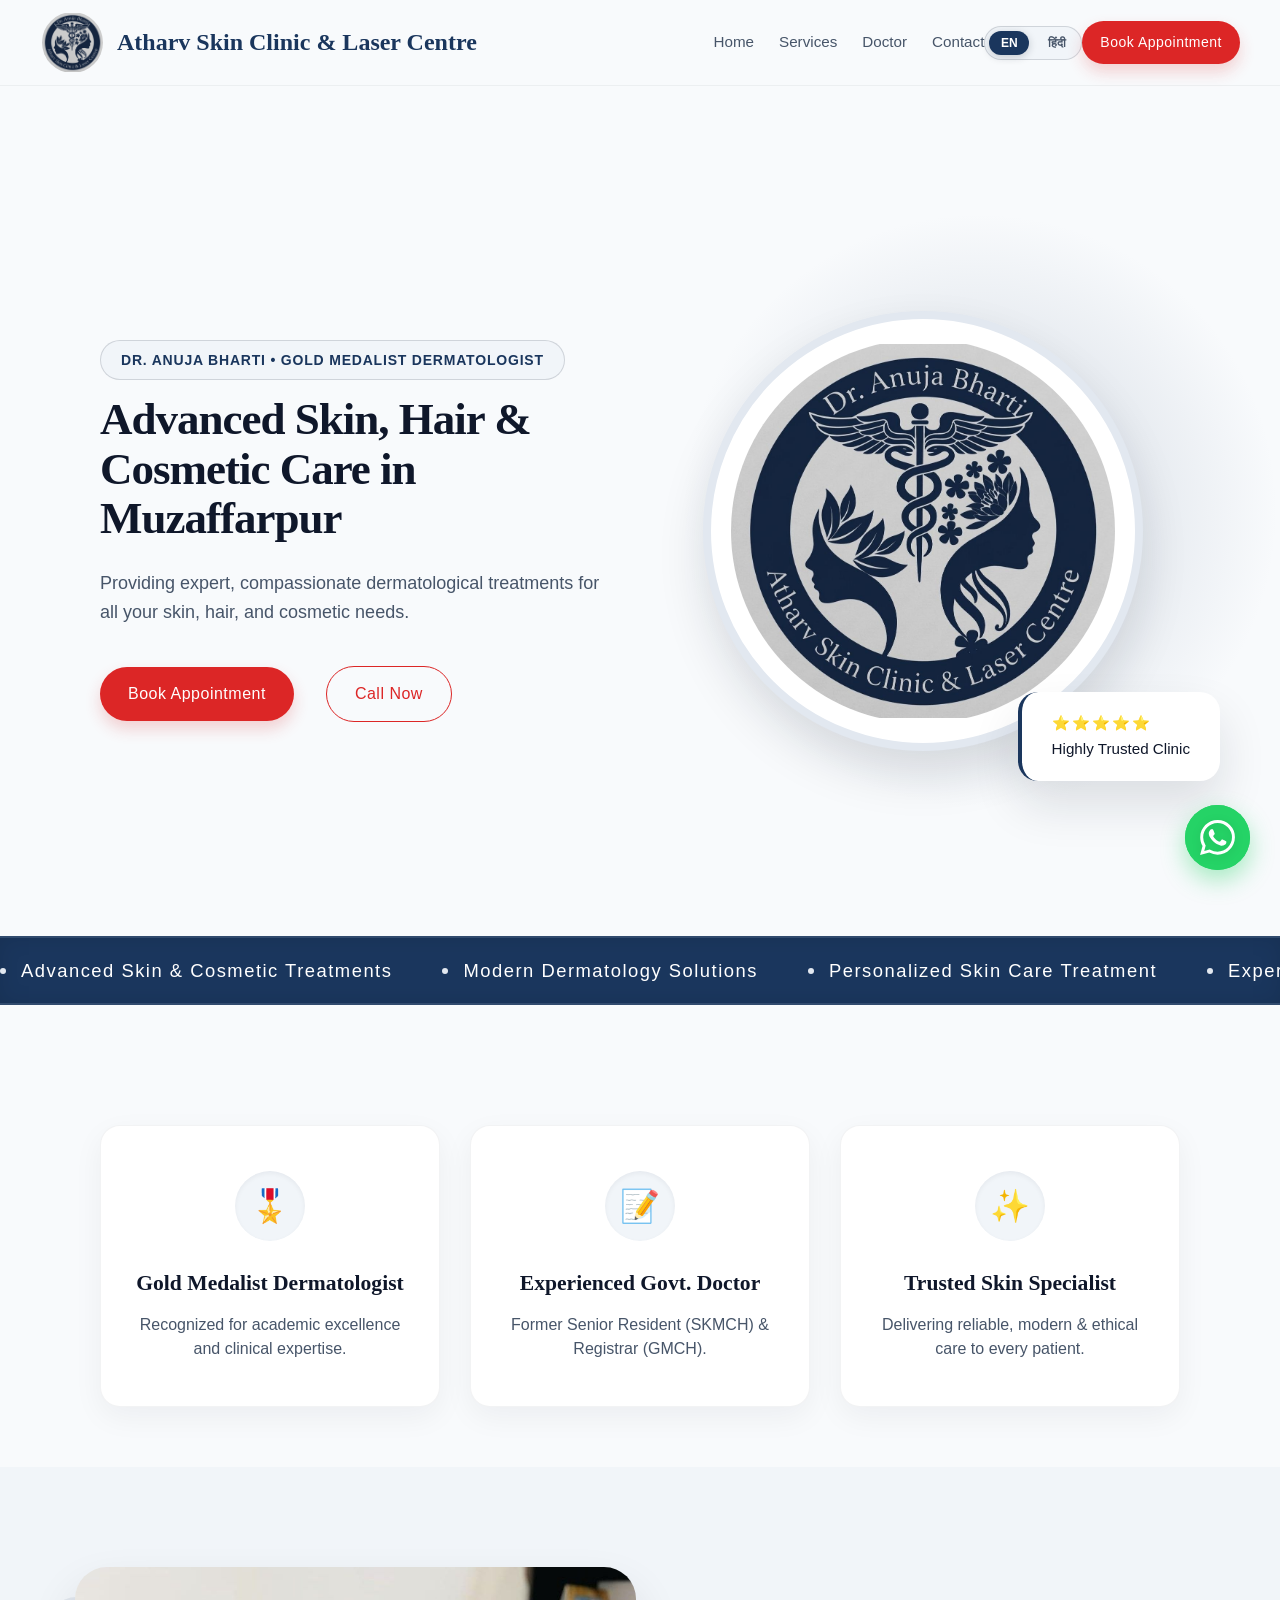
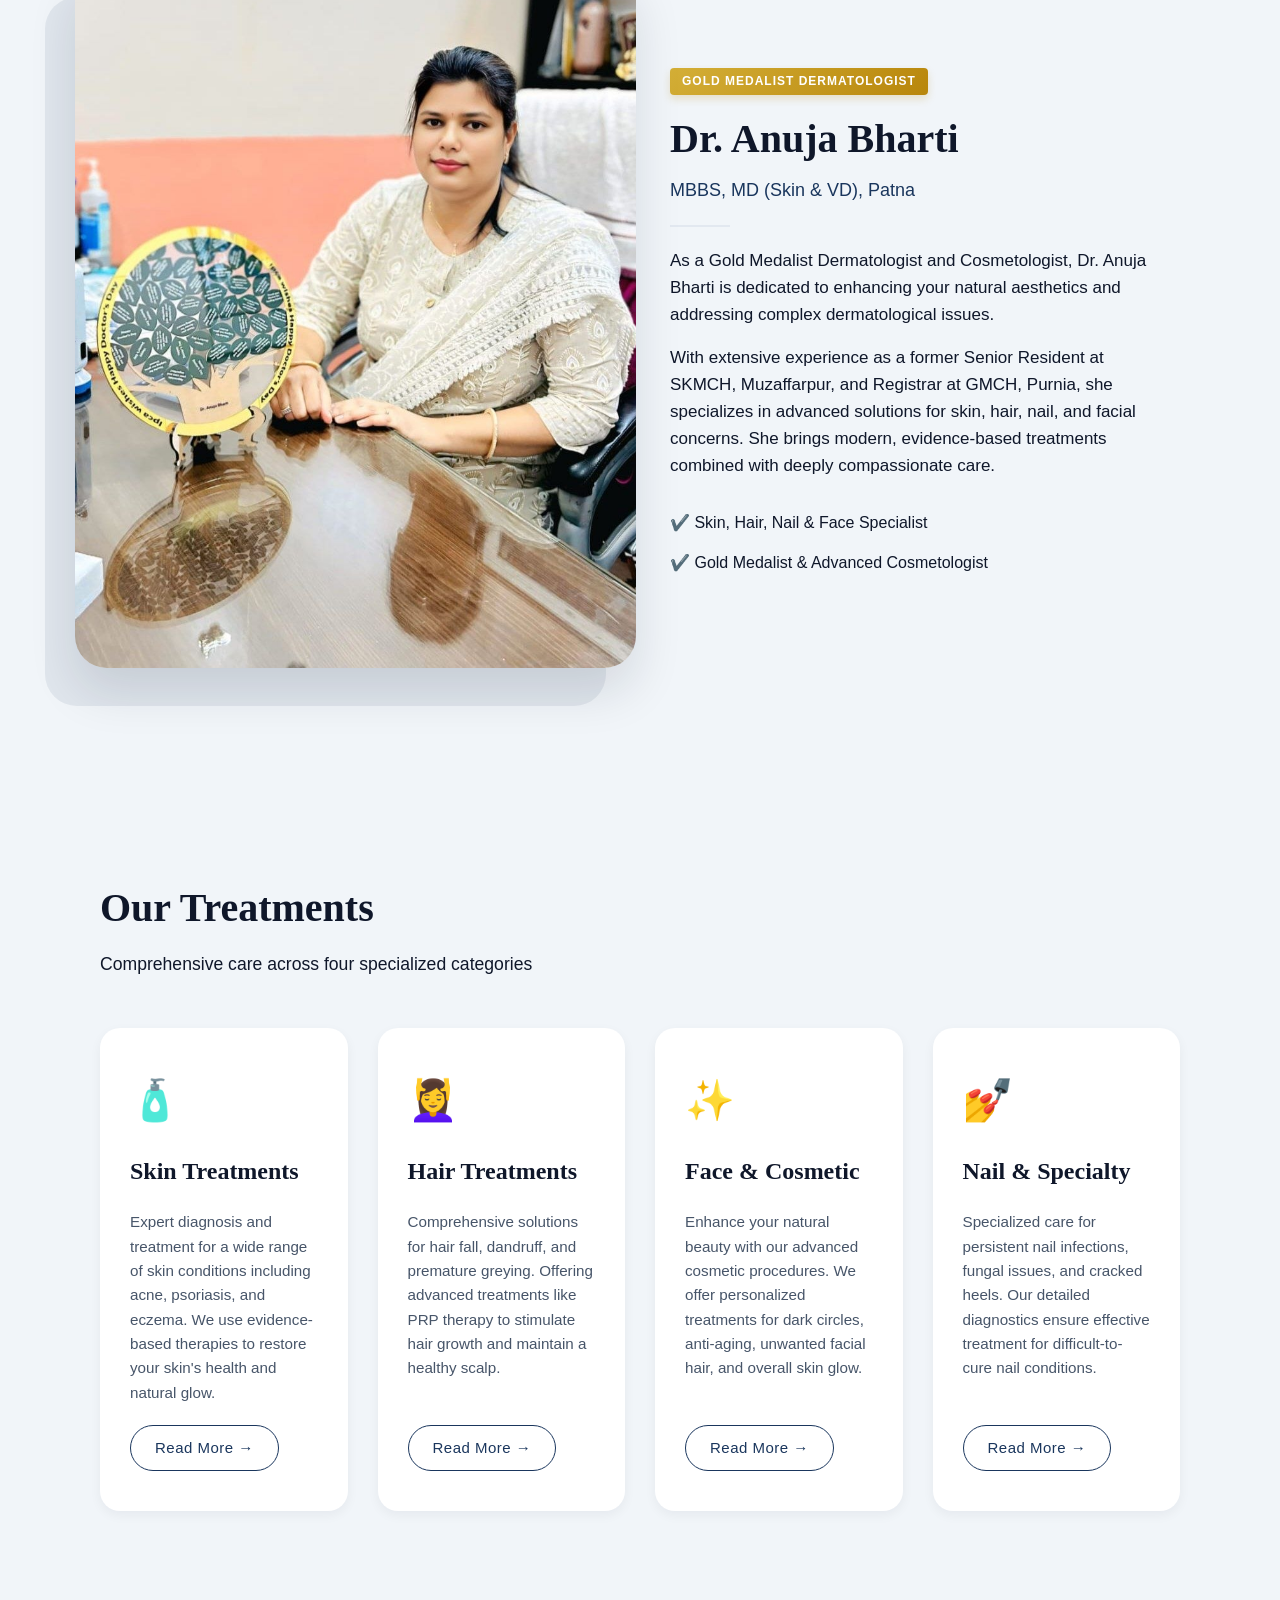
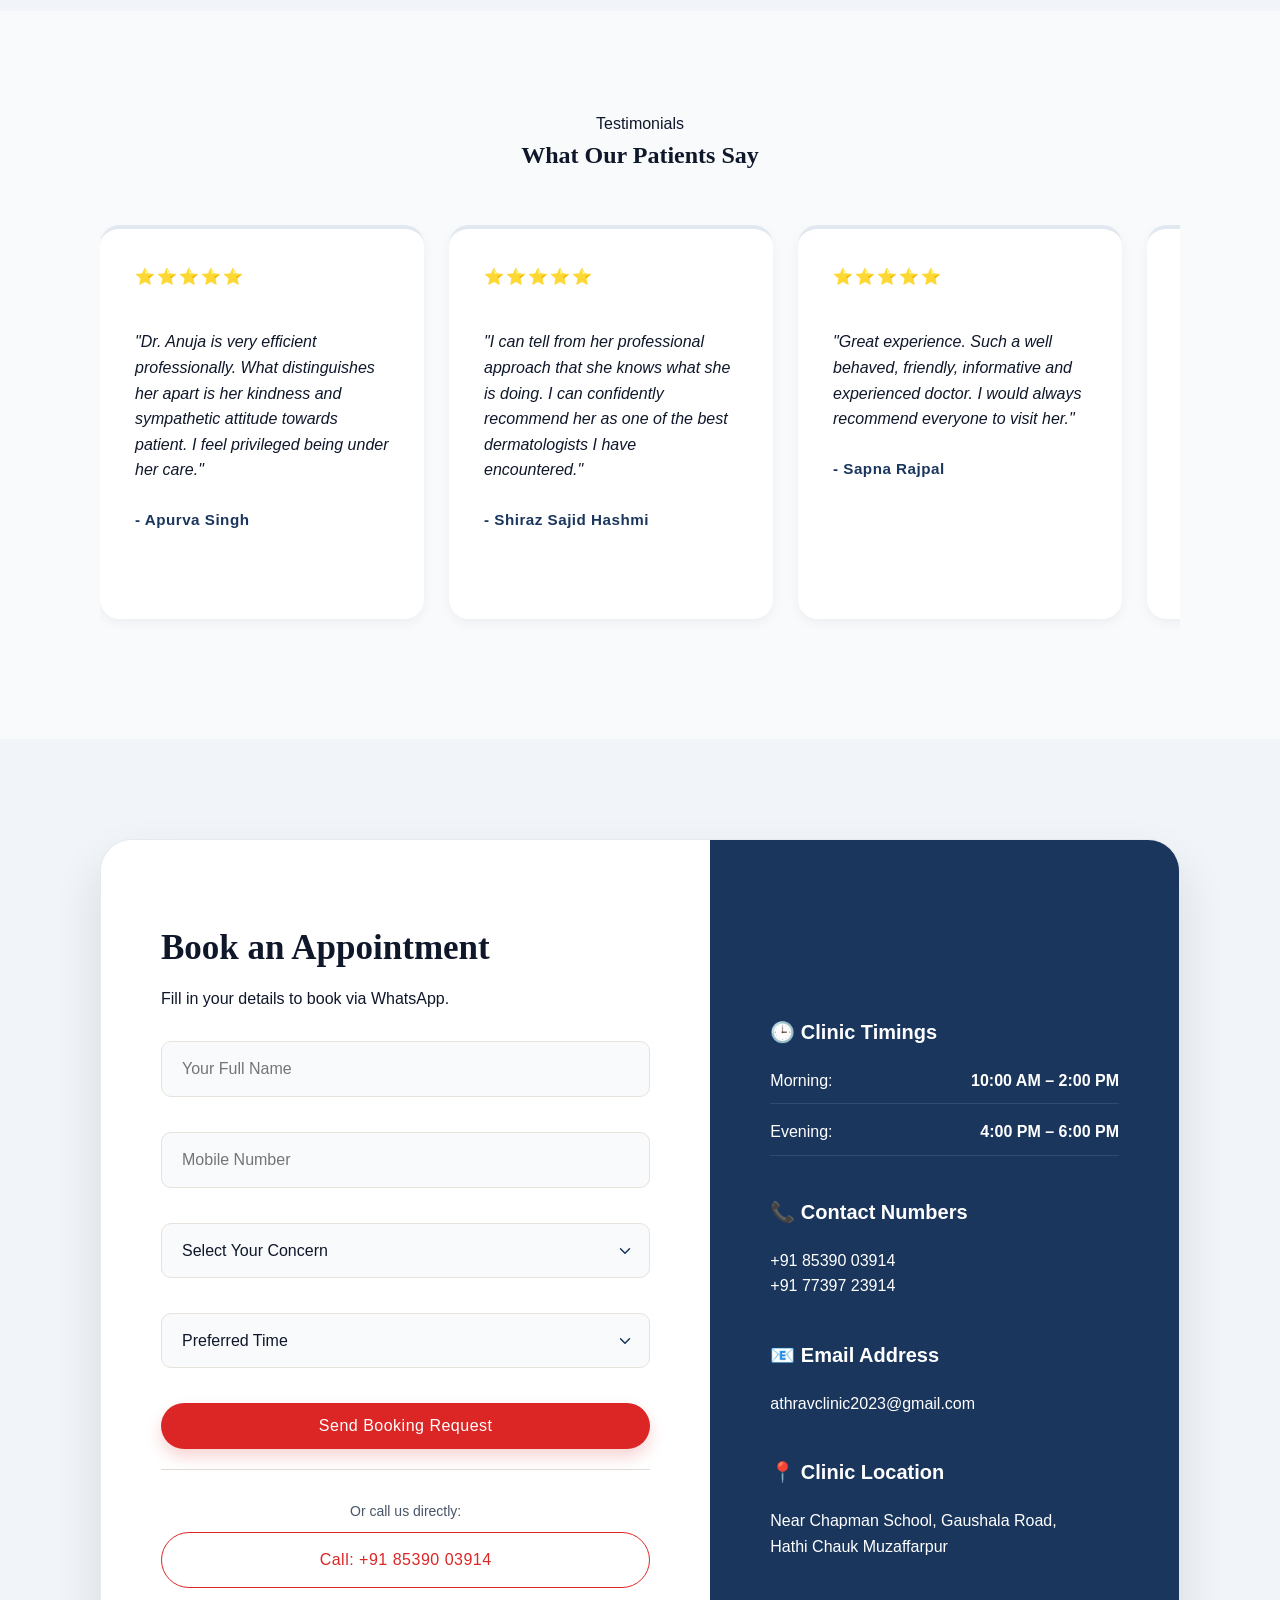
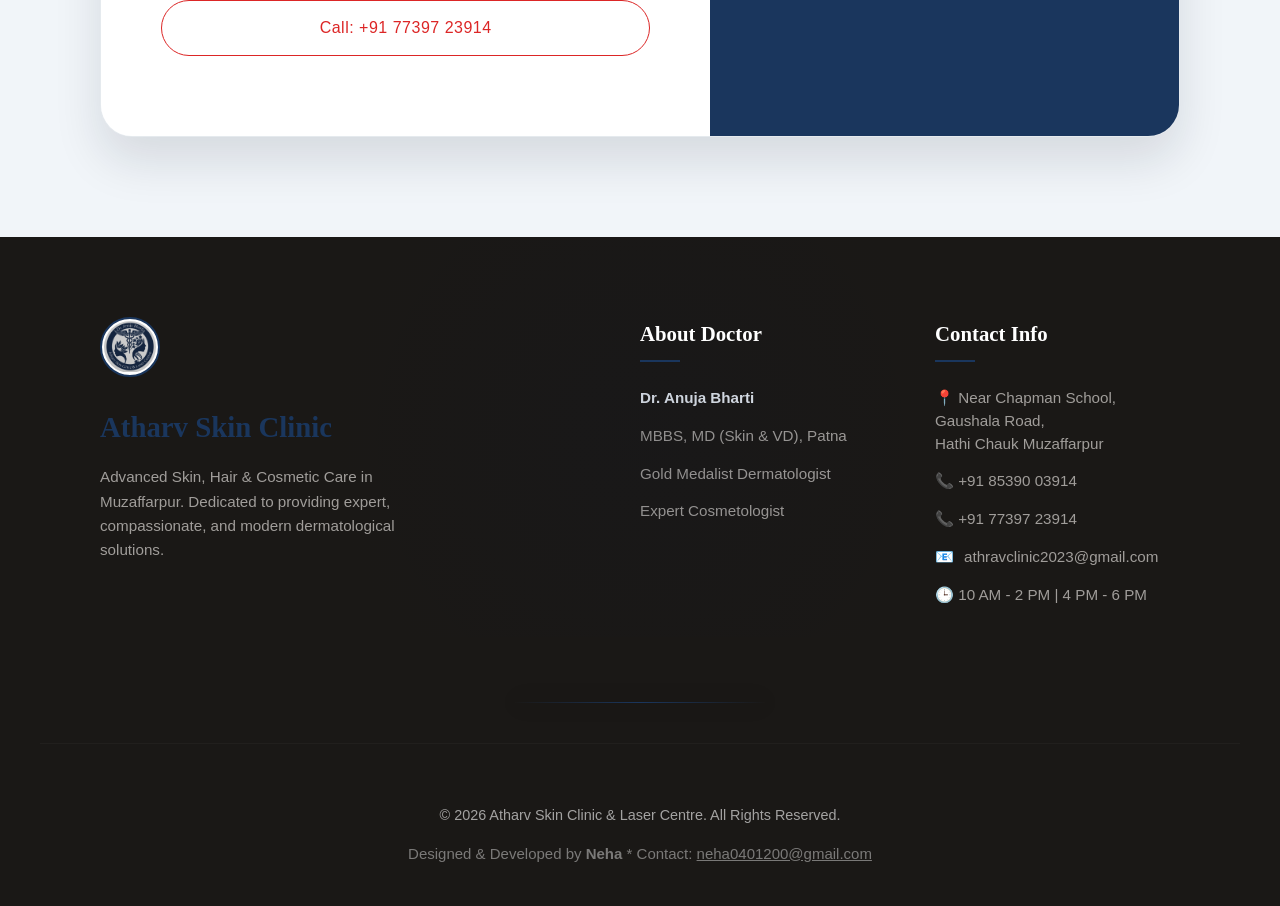
==== commit 839bf6d2: "Update index.html" ====
--- a/index.html
+++ b/index.html
@@ -191,9 +191,6 @@
                 <div id="reviews-grid" class="reviews-grid">
                     <!-- Reviews will be injected by script.js -->
                 </div>
-                <div id="seeAllContainer" class="view-more-container fade-in" style="text-align: center; margin-top: 40px;">
-                    <button id="seeAllReviewsBtn" class="btn outline-btn" data-en="See All Reviews" data-hi="सभी समीक्षाएं देखें">See All Reviews</button>
-                </div>
             </div>
         </section>
 
--- a/styles.css
+++ b/styles.css
@@ -195,19 +195,26 @@
     justify-content: space-between;
     align-items: center;
     height: auto;
-    min-height: 90px;
+    min-height: 70px;
     padding: 10px 0;
-    flex-wrap: wrap;
+    flex-wrap: nowrap;
 }
 
 .logo {
     display: flex;
     align-items: center;
     font-family: 'Crimson Text', serif;
-    font-size: 26px; /* Reduced from 32px to fit full name */
+    font-size: 16px;
     font-weight: 600;
     color: var(--primary);
-    white-space: nowrap;
+    white-space: normal;
+    flex: 1;
+}
+@media (min-width: 768px) {
+    .logo {
+        font-size: 24px;
+        white-space: nowrap;
+    }
 }
 
 .logo-text {
@@ -215,13 +222,20 @@
 }
 
 .nav-logo-img {
-    height: 70px;
-    width: 70px;
+    height: 45px;
+    width: 45px;
     padding: 2px;
     object-fit: contain;
     border-radius: 50%;
-    margin-right: 12px;
+    margin-right: 8px;
     background: transparent;
+}
+@media (min-width: 768px) {
+    .nav-logo-img {
+        height: 65px;
+        width: 65px;
+        margin-right: 12px;
+    }
 }
 
 .logo-accent {
@@ -352,6 +366,7 @@
     height: 2px;
     background-color: var(--accent);
     margin: 30px auto;
+    margin-bottom: 25px;
 }
 
 .menu-heading {
@@ -799,13 +814,24 @@
 
 /* Reviews Section */
 .reviews-grid {
-    display: grid;
-    grid-template-columns: repeat(auto-fill, minmax(320px, 1fr));
+    display: flex;
+    overflow-x: auto;
+    scroll-snap-type: x mandatory;
     gap: 25px;
     margin-top: 40px;
+    padding-bottom: 20px;
+    -webkit-overflow-scrolling: touch;
+    scrollbar-width: none; /* Firefox */
+}
+
+.reviews-grid::-webkit-scrollbar {
+    display: none; /* Hide scrollbar for Chrome/Safari/Edge */
 }
 
 .review-card {
+    flex: 0 0 85%;
+    max-width: 400px;
+    scroll-snap-align: center;
     background: var(--white);
     padding: 35px;
     border-radius: var(--radius-md);
@@ -816,9 +842,19 @@
     flex-direction: column;
     gap: 15px;
 }
+@media (min-width: 768px) {
+    .review-card {
+        flex: 0 0 45%;
+    }
+}
+@media (min-width: 992px) {
+    .review-card {
+        flex: 0 0 30%;
+    }
+}
 
 .review-card:hover {
-    transform: translateY(-8px);
+    transform: translateY(-5px);
     box-shadow: var(--shadow-lg);
     border-top-color: var(--primary);
 }
@@ -904,13 +940,6 @@
 .stars {
     margin-bottom: 15px;
     letter-spacing: 2px;
-}
-
-.review-text {
-    font-size: 1rem;
-    font-style: italic;
-    color: var(--text-dark);
-    line-height: 1.6;
 }
 
 /* Booking & Contact */
@@ -1101,9 +1130,11 @@
 
 /* Footer */
 .footer {
-    background-color: #1e1c1b; /* Softer dark tone */
+    background-color: #1a1816;
     color: var(--white);
-    padding: 100px 0 30px;
+    position: relative;
+    overflow: hidden;
+    padding-top: 80px;
 }
 
 .footer-content {
@@ -1180,14 +1211,6 @@
 
 .footer-info-list li strong {
     color: var(--accent);
-}
-
-.footer {
-    background-color: #1a1816;
-    color: var(--white);
-    position: relative;
-    overflow: hidden;
-    padding-top: 80px;
 }
 
 .footer::before {
@@ -1207,16 +1230,6 @@
 @keyframes atmospheric-glow {
     0% { opacity: 0.3; transform: translateX(-50%) scale(0.9); }
     100% { opacity: 0.8; transform: translateX(-40%) scale(1.1); }
-}
-
-.footer-flourish {
-    position: relative;
-    z-index: 1;
-    display: flex;
-    flex-direction: column;
-    align-items: center;
-    justify-content: center;
-    padding-bottom: 20px;
 }
 
 .footer-flourish {
@@ -1344,8 +1357,6 @@
     position: relative;
 }
 
-/* Responsive Design Enabled */
-
 /* Language Switcher */
 .lang-switcher {
     display: flex;
